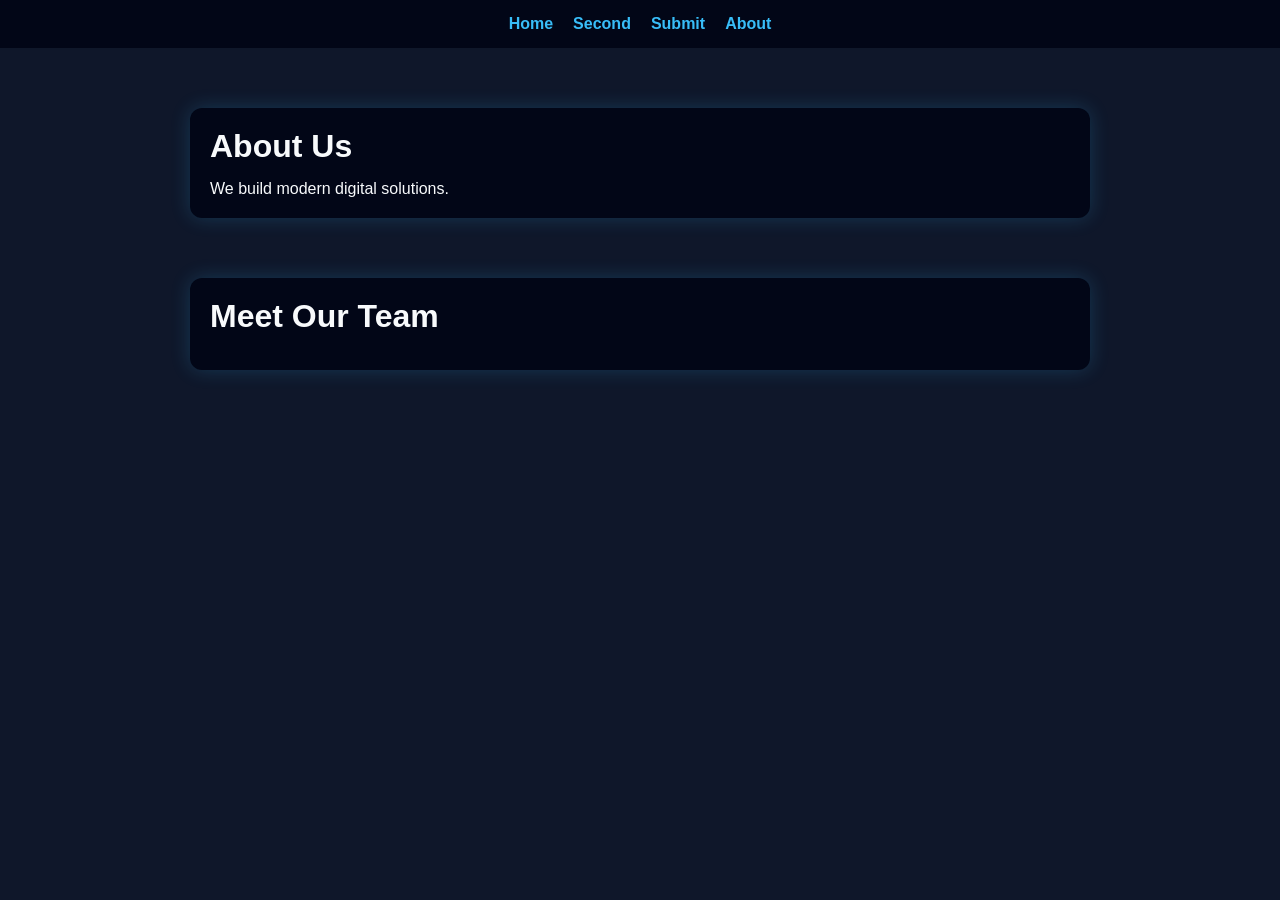
==== about.html @ a3c62e6c "First Iteration" ====
<nav>
  <a href="index.html">Home</a>
  <a href="second.html">Second</a>
  <a href="submit.html">Submit</a>
  <a href="about.html">About</a>
</nav>
<!DOCTYPE html>
<html>
<head>
  <title>About Us</title>
  <link rel="stylesheet" href="css/style.css">
</head>
<body>
<div class="container">
  <h1>About Us</h1>
  <p>We build modern digital solutions.</p>
</div>

<div class="container">
  <h1>Meet Our Team</h1>
  <p></p>
</div>



</body>
</html>
---- css/style.css ----
* {
  margin: 0;
  padding: 0;
  box-sizing: border-box;
  font-family: 'Segoe UI', sans-serif;
}

body {
  background: #0f172a;
  color: #f8fafc;
  min-height: 100vh;
}

nav {
  background: #020617;
  padding: 15px;
  display: flex;
  gap: 20px;
  justify-content: center;
}

nav a {
  color: #38bdf8;
  text-decoration: none;
  font-weight: 600;
}

nav a:hover {
  color: #7dd3fc;
}

.container {
  max-width: 900px;
  margin: 60px auto;
  padding: 20px;
  background: #020617;
  border-radius: 12px;
  box-shadow: 0 0 20px rgba(56,189,248,0.2);
}

h1 {
  margin-bottom: 15px;
}

button {
  background: #38bdf8;
  color: #020617;
  border: none;
  padding: 10px 18px;
  border-radius: 6px;
  cursor: pointer;
  font-weight: bold;
}

button:hover {
  background: #7dd3fc;
}
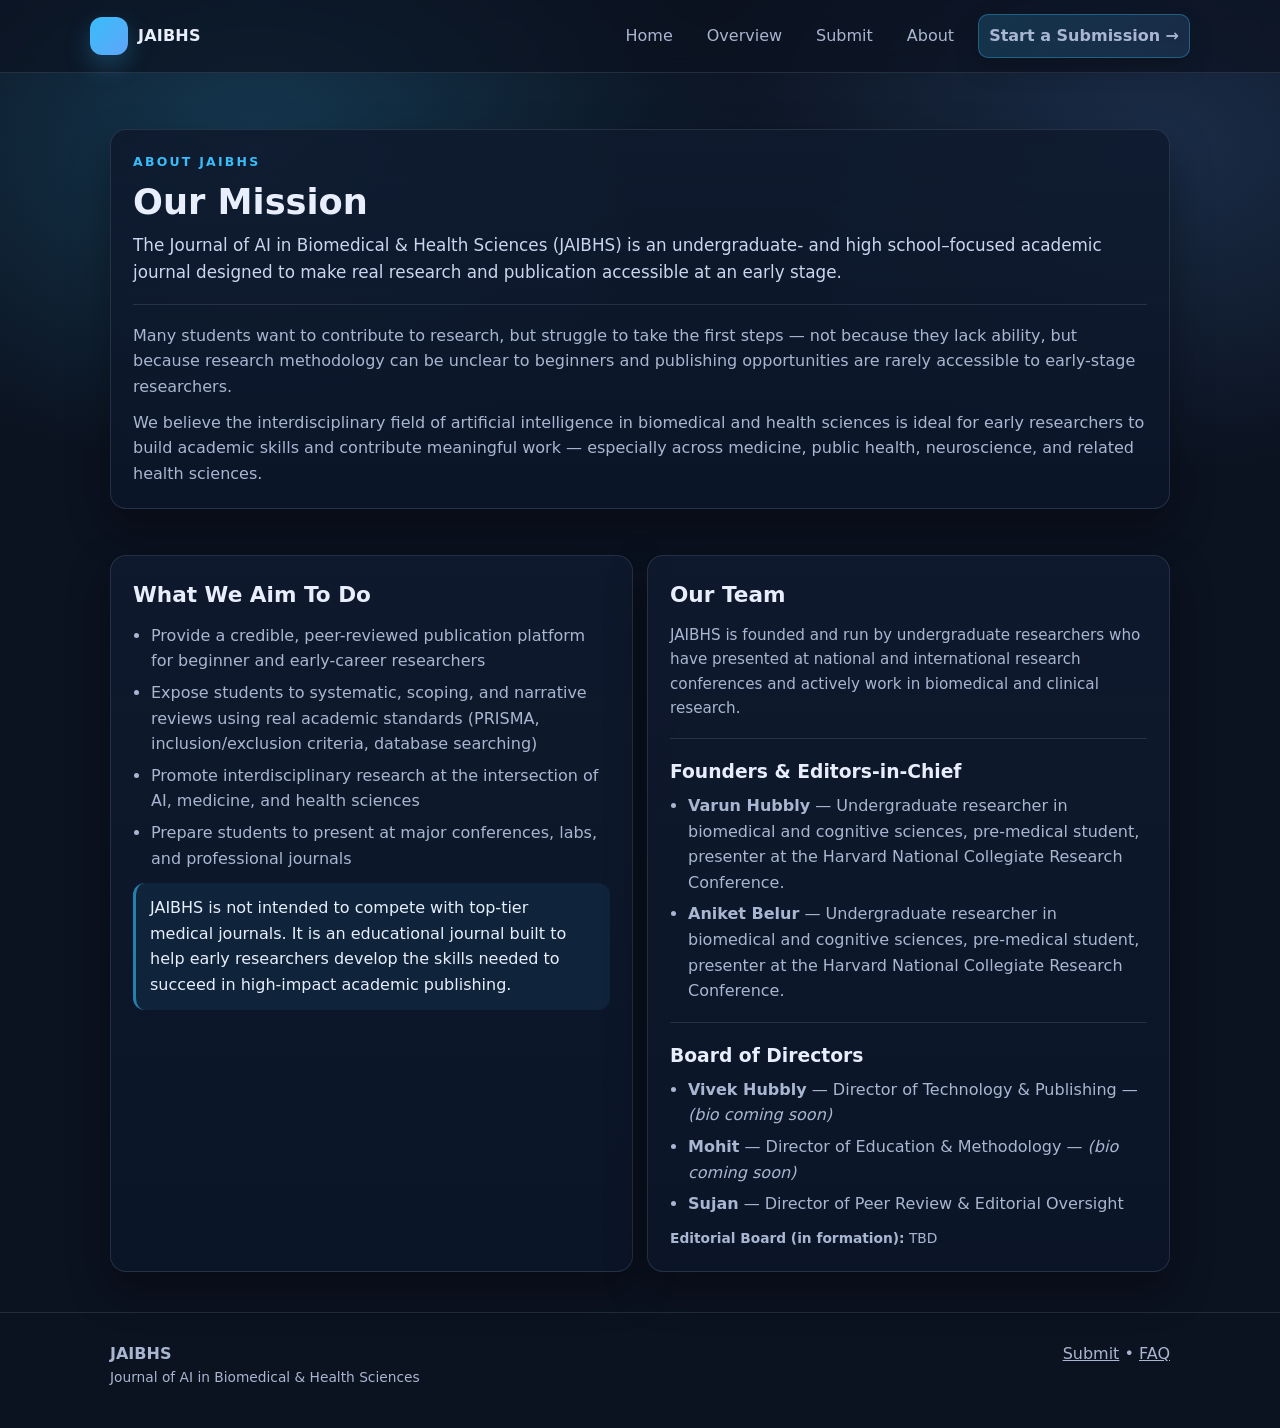
==== commit 49eea63b: "Second Iteration" ====
--- a/about.html
+++ b/about.html
@@ -1,27 +1,105 @@
-<nav>
-  <a href="index.html">Home</a>
-  <a href="second.html">Second</a>
-  <a href="submit.html">Submit</a>
-  <a href="about.html">About</a>
-</nav>
-<!DOCTYPE html>
-<html>
+<!doctype html>
+<html lang="en">
 <head>
-  <title>About Us</title>
-  <link rel="stylesheet" href="css/style.css">
+  <meta charset="utf-8" />
+  <meta name="viewport" content="width=device-width,initial-scale=1" />
+  <title>About — JAIBHS</title>
+  <meta name="description" content="About JAIBHS and our mission to make early research and publication accessible." />
+  <link rel="stylesheet" href="css/style.css" />
 </head>
 <body>
-<div class="container">
-  <h1>About Us</h1>
-  <p>We build modern digital solutions.</p>
-</div>
 
-<div class="container">
-  <h1>Meet Our Team</h1>
-  <p></p>
-</div>
+<header>
+  <div class="container nav">
+    <a class="brand" href="index.html"><div class="logo"></div><span>JAIBHS</span></a>
+    <nav class="navlinks">
+      <a href="index.html">Home</a>
+      <a href="second.html">Overview</a>
+      <a href="submit.html">Submit</a>
+      <a href="about.html">About</a>
+      <a class="btn" href="submit.html">Start a Submission →</a>
+    </nav>
+  </div>
+</header>
 
+<main class="container">
+  <section class="hero">
+    <div class="card">
+      <div class="kicker">ABOUT JAIBHS</div>
+      <h1>Our Mission</h1>
+      <p class="lead">
+        The Journal of AI in Biomedical & Health Sciences (JAIBHS) is an undergraduate- and high school–focused academic journal designed to make real research and publication accessible at an early stage.
+      </p>
 
+      <hr class="sep" />
+
+      <p>
+        Many students want to contribute to research, but struggle to take the first steps — not because they lack ability, but because research methodology can be unclear to beginners and publishing opportunities are rarely accessible to early-stage researchers.
+      </p>
+
+      <p style="margin-top:10px">
+        We believe the interdisciplinary field of artificial intelligence in biomedical and health sciences is ideal for early researchers to build academic skills and contribute meaningful work — especially across medicine, public health, neuroscience, and related health sciences.
+      </p>
+    </div>
+  </section>
+
+  <section class="section">
+    <div class="grid">
+      <div class="col-6 card">
+        <h2>What We Aim To Do</h2>
+        <ul>
+          <li>Provide a credible, peer-reviewed publication platform for beginner and early-career researchers</li>
+          <li>Expose students to systematic, scoping, and narrative reviews using real academic standards (PRISMA, inclusion/exclusion criteria, database searching)</li>
+          <li>Promote interdisciplinary research at the intersection of AI, medicine, and health sciences</li>
+          <li>Prepare students to present at major conferences, labs, and professional journals</li>
+        </ul>
+        <div class="note" style="margin-top:12px">
+          JAIBHS is not intended to compete with top-tier medical journals. It is an educational journal built to help early researchers develop the skills needed to succeed in high-impact academic publishing.
+        </div>
+      </div>
+
+      <div class="col-6 card">
+        <h2>Our Team</h2>
+        <p class="small">
+          JAIBHS is founded and run by undergraduate researchers who have presented at national and international research conferences and actively work in biomedical and clinical research.
+        </p>
+
+        <hr class="sep" />
+
+        <h3 style="margin-bottom:6px">Founders & Editors-in-Chief</h3>
+        <ul>
+          <li><strong>Varun Hubbly</strong> — Undergraduate researcher in biomedical and cognitive sciences, pre-medical student, presenter at the Harvard National Collegiate Research Conference.</li>
+          <li><strong>Aniket Belur</strong> — Undergraduate researcher in biomedical and cognitive sciences, pre-medical student, presenter at the Harvard National Collegiate Research Conference.</li>
+        </ul>
+
+        <hr class="sep" />
+
+        <h3 style="margin-bottom:6px">Board of Directors</h3>
+        <ul>
+          <li><strong>Vivek Hubbly</strong> — Director of Technology & Publishing — <em>(bio coming soon)</em></li>
+          <li><strong>Mohit</strong> — Director of Education & Methodology — <em>(bio coming soon)</em></li>
+          <li><strong>Sujan</strong> — Director of Peer Review & Editorial Oversight</li>
+        </ul>
+
+        <p class="mini" style="margin-top:10px"><strong>Editorial Board (in formation):</strong> TBD</p>
+      </div>
+    </div>
+  </section>
+</main>
+
+<footer class="footer">
+  <div class="container">
+    <div class="grid">
+      <div class="col-8">
+        <strong>JAIBHS</strong>
+        <div class="mini">Journal of AI in Biomedical & Health Sciences</div>
+      </div>
+      <div class="col-4" style="text-align:right">
+        <a href="submit.html">Submit</a> • <a href="second.html">FAQ</a>
+      </div>
+    </div>
+  </div>
+</footer>
 
 </body>
 </html>
--- a/css/style.css
+++ b/css/style.css
@@ -1,57 +1,205 @@
-* {
-  margin: 0;
-  padding: 0;
-  box-sizing: border-box;
-  font-family: 'Segoe UI', sans-serif;
-}
-
-body {
-  background: #0f172a;
-  color: #f8fafc;
-  min-height: 100vh;
-}
-
-nav {
-  background: #020617;
-  padding: 15px;
+:root{
+  --bg:#0b1220;
+  --panel:#0f1a2e;
+  --panel2:#0c162a;
+  --text:#e8eefc;
+  --muted:#a9b6d1;
+  --brand:#38bdf8;
+  --brand2:#60a5fa;
+  --border: rgba(148,163,184,.18);
+  --shadow: 0 18px 40px rgba(0,0,0,.35);
+  --radius: 16px;
+}
+
+*{box-sizing:border-box;margin:0;padding:0}
+body{
+  font-family: ui-sans-serif, system-ui, -apple-system, Segoe UI, Roboto, Arial;
+  background: radial-gradient(900px 600px at 20% 10%, rgba(56,189,248,.22), transparent 55%),
+              radial-gradient(900px 600px at 90% 10%, rgba(96,165,250,.18), transparent 55%),
+              var(--bg);
+  color:var(--text);
+  line-height:1.6;
+}
+
+a{color:inherit}
+.container{max-width:1100px;margin:0 auto;padding:0 20px}
+
+header{
+  position:sticky; top:0; z-index:50;
+  backdrop-filter: blur(10px);
+  background: rgba(11,18,32,.65);
+  border-bottom:1px solid var(--border);
+}
+.nav{
+  display:flex; align-items:center; justify-content:space-between;
+  padding:14px 0;
+}
+.brand{
+  display:flex; gap:10px; align-items:center; text-decoration:none;
+}
+.logo{
+  width:38px;height:38px;border-radius:12px;
+  background: linear-gradient(135deg, var(--brand), var(--brand2));
+  box-shadow: 0 10px 25px rgba(56,189,248,.25);
+}
+.brand span{font-weight:800; letter-spacing:.2px}
+.navlinks{display:flex; gap:14px; align-items:center; flex-wrap:wrap}
+.navlinks a{
+  text-decoration:none;
+  color:var(--muted);
+  padding:8px 10px;
+  border-radius:10px;
+}
+.navlinks a:hover{color:var(--text); background: rgba(148,163,184,.08)}
+.btn{
+  display:inline-flex; align-items:center; justify-content:center;
+  gap:10px;
+  padding:10px 14px;
+  border-radius:12px;
+  border:1px solid rgba(56,189,248,.35);
+  background: linear-gradient(135deg, rgba(56,189,248,.18), rgba(96,165,250,.14));
+  color:var(--text);
+  text-decoration:none;
+  font-weight:700;
+  box-shadow: 0 10px 24px rgba(0,0,0,.18);
+}
+.btn:hover{border-color: rgba(56,189,248,.55)}
+
+.hero{
+  padding:56px 0 28px;
+}
+.hero-grid{
+  display:grid; grid-template-columns: 1.25fr .75fr; gap:18px;
+}
+@media (max-width: 900px){ .hero-grid{grid-template-columns:1fr} }
+
+.card{
+  background: linear-gradient(180deg, rgba(15,26,46,.9), rgba(12,22,42,.85));
+  border:1px solid var(--border);
+  border-radius: var(--radius);
+  box-shadow: var(--shadow);
+  padding:22px;
+}
+.kicker{color:var(--brand); font-weight:800; letter-spacing:.18em; font-size:.78rem}
+h1{font-size:2.2rem; line-height:1.15; margin:10px 0 10px}
+p{color:var(--muted)}
+.lead{font-size:1.05rem; color:#cbd5f0}
+
+.grid{
+  display:grid; gap:14px;
+  grid-template-columns: repeat(12, 1fr);
+}
+.col-6{grid-column: span 6}
+.col-4{grid-column: span 4}
+.col-8{grid-column: span 8}
+.col-12{grid-column: span 12}
+@media(max-width: 900px){
+  .col-6,.col-4,.col-8{grid-column: span 12}
+}
+
+.section{padding:18px 0 40px}
+.section h2{font-size:1.35rem;margin-bottom:10px}
+hr.sep{border:none;border-top:1px solid var(--border); margin:18px 0}
+
+.badge{
+  display:inline-flex; align-items:center; gap:8px;
+  padding:8px 12px; border-radius:999px;
+  border:1px solid rgba(148,163,184,.22);
+  background: rgba(148,163,184,.08);
+  color: #dbe7ff;
+  font-weight:700; font-size:.92rem;
+}
+ul{margin-left:18px;color:var(--muted)}
+li{margin:6px 0}
+
+.small{font-size:.95rem}
+.mini{font-size:.86rem;color:var(--muted)}
+.note{
+  border-left:3px solid rgba(56,189,248,.6);
+  padding:12px 14px;
+  background: rgba(56,189,248,.08);
+  border-radius: 12px;
+}
+
+.footer{
+  padding:28px 0 40px;
+  border-top:1px solid var(--border);
+  color:var(--muted);
+}
+.footer a{color:var(--muted)}
+.footer a:hover{color:var(--text)}
+
+.field{
+  display:flex; flex-direction:column; gap:6px; margin-top:12px;
+}
+input, textarea, select{
+  border-radius: 12px;
+  border:1px solid rgba(148,163,184,.22);
+  background: rgba(2,6,23,.35);
+  padding:12px 12px;
+  color: var(--text);
+  outline:none;
+}
+textarea{min-height:120px; resize:vertical}
+input:focus, textarea:focus{
+  border-color: rgba(56,189,248,.6);
+  box-shadow: 0 0 0 4px rgba(56,189,248,.12);
+}
+
+/* FAQ Accordion */
+.faq {
+  display: grid;
+  gap: 10px;
+  margin-top: 14px;
+}
+
+.faq details {
+  border: 1px solid var(--border);
+  border-radius: 14px;
+  background: rgba(2,6,23,.28);
+  overflow: hidden;
+}
+
+.faq details[open] {
+  border-color: rgba(56,189,248,.35);
+  box-shadow: 0 14px 30px rgba(0,0,0,.25);
+}
+
+.faq summary {
+  list-style: none;
+  cursor: pointer;
+  padding: 14px 14px;
   display: flex;
-  gap: 20px;
-  justify-content: center;
-}
-
-nav a {
-  color: #38bdf8;
-  text-decoration: none;
-  font-weight: 600;
-}
-
-nav a:hover {
-  color: #7dd3fc;
-}
-
-.container {
-  max-width: 900px;
-  margin: 60px auto;
-  padding: 20px;
-  background: #020617;
+  align-items: center;
+  justify-content: space-between;
+  gap: 12px;
+  color: #dbe7ff;
+  font-weight: 750;
+}
+
+.faq summary::-webkit-details-marker { display: none; }
+
+.faq .chev {
+  width: 34px;
+  height: 34px;
   border-radius: 12px;
-  box-shadow: 0 0 20px rgba(56,189,248,0.2);
-}
-
-h1 {
-  margin-bottom: 15px;
-}
-
-button {
-  background: #38bdf8;
-  color: #020617;
-  border: none;
-  padding: 10px 18px;
-  border-radius: 6px;
-  cursor: pointer;
-  font-weight: bold;
-}
-
-button:hover {
-  background: #7dd3fc;
-}
+  border: 1px solid rgba(148,163,184,.22);
+  background: rgba(148,163,184,.08);
+  display: grid;
+  place-items: center;
+  flex: 0 0 auto;
+  transition: transform .18s ease;
+}
+
+.faq details[open] .chev {
+  transform: rotate(180deg);
+  border-color: rgba(56,189,248,.35);
+  background: rgba(56,189,248,.10);
+}
+
+.faq .ans {
+  padding: 0 14px 14px 14px;
+  color: var(--muted);
+}
+
+.faq .ans p { margin-top: 8px; }
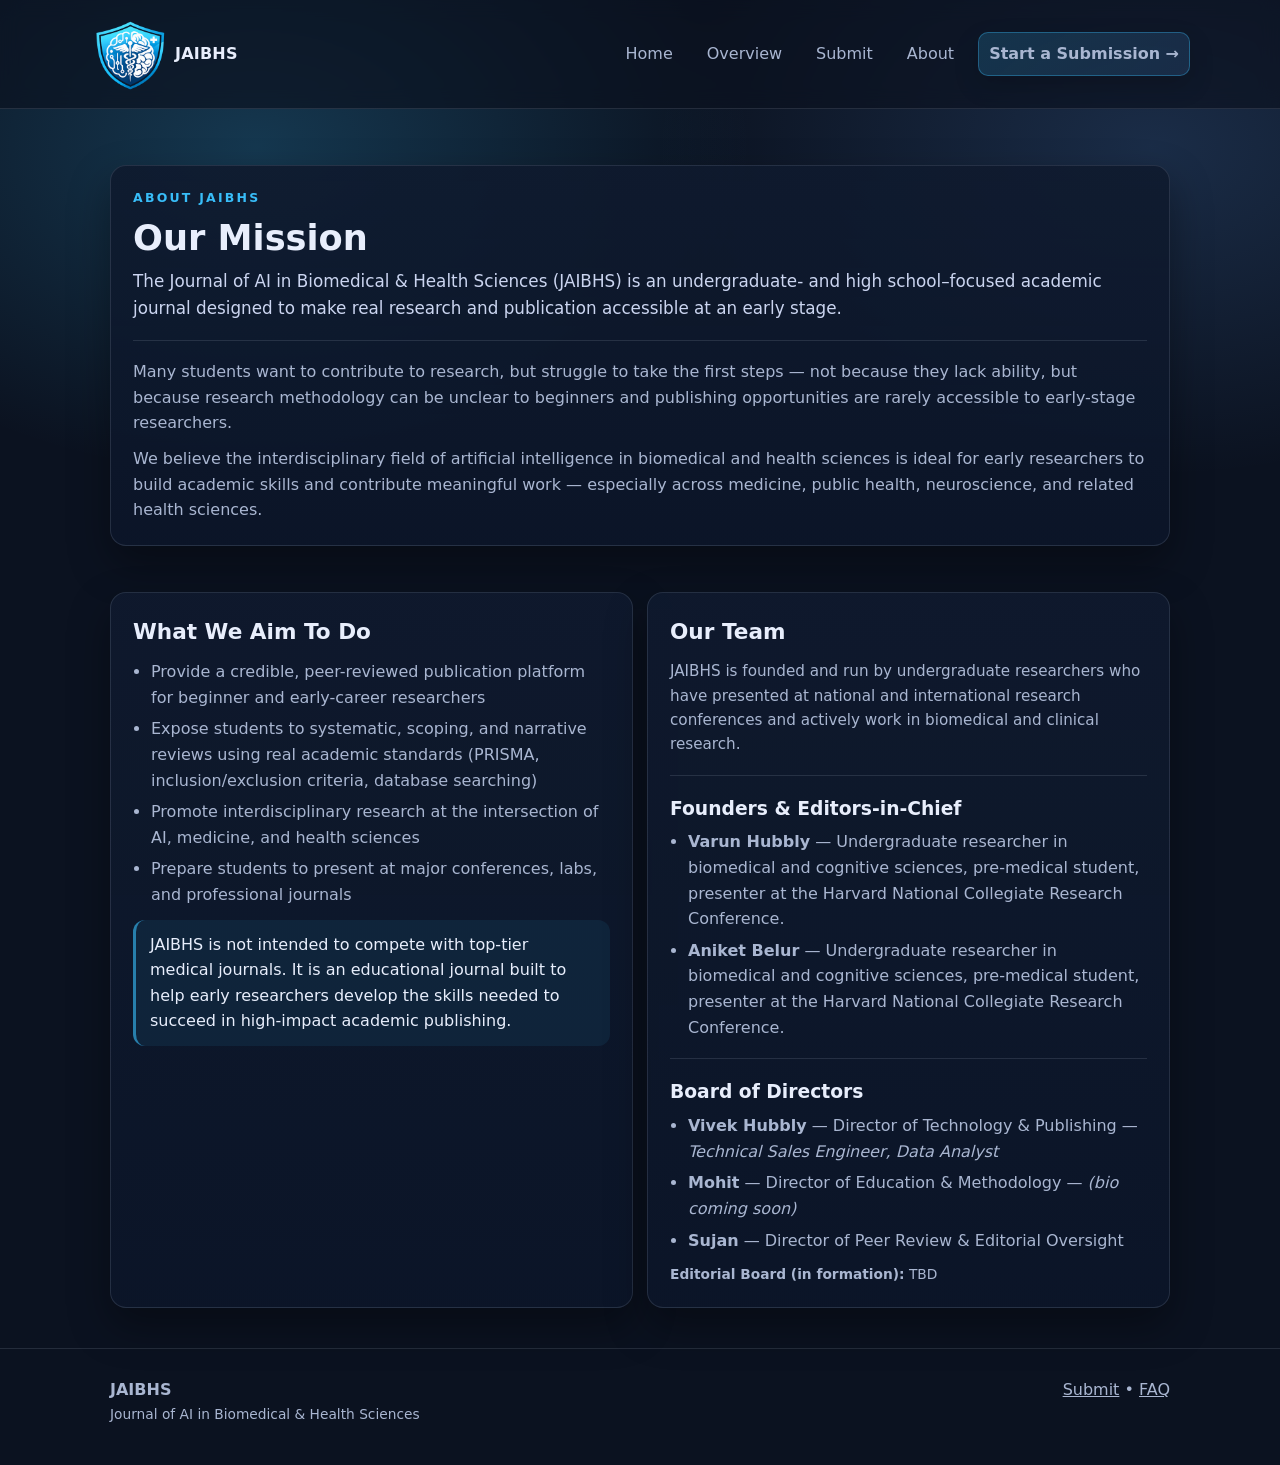
==== commit 640a3fc8: "Iteration 3" ====
--- a/about.html
+++ b/about.html
@@ -11,7 +11,10 @@
 
 <header>
   <div class="container nav">
-    <a class="brand" href="index.html"><div class="logo"></div><span>JAIBHS</span></a>
+    <a class="brand" href="index.html">
+      <img src="images/logo.png" alt="JAIBHS Logo" class="site-logo" />
+      <span>JAIBHS</span>
+    </a>
     <nav class="navlinks">
       <a href="index.html">Home</a>
       <a href="second.html">Overview</a>
@@ -76,7 +79,7 @@
 
         <h3 style="margin-bottom:6px">Board of Directors</h3>
         <ul>
-          <li><strong>Vivek Hubbly</strong> — Director of Technology & Publishing — <em>(bio coming soon)</em></li>
+          <li><strong>Vivek Hubbly</strong> — Director of Technology & Publishing — <em>Technical Sales Engineer, Data Analyst</em></li>
           <li><strong>Mohit</strong> — Director of Education & Methodology — <em>(bio coming soon)</em></li>
           <li><strong>Sujan</strong> — Director of Peer Review & Editorial Oversight</li>
         </ul>
--- a/css/style.css
+++ b/css/style.css
@@ -203,3 +203,67 @@
 }
 
 .faq .ans p { margin-top: 8px; }
+/* --- HERO STACKED BUTTONS (force styles to apply) --- */
+.stack-actions{
+  display:flex;
+  flex-direction:column;
+  gap:12px;
+  margin-top:14px;
+}
+
+.stack-actions a.action-btn{
+  text-decoration:none !important;
+}
+
+.stack-actions .action-btn{
+  display:flex;
+  align-items:center;
+  justify-content:space-between;
+  gap:12px;
+  width:100%;
+  padding:14px 14px;
+  border-radius:14px;
+  border:1px solid rgba(148,163,184,.22);
+  background: rgba(148,163,184,.08);
+  color: var(--text);
+  font-weight:750;
+  cursor:pointer;
+}
+
+.stack-actions .action-btn:hover{
+  border-color: rgba(56,189,248,.55);
+  background: rgba(56,189,248,.10);
+}
+
+.stack-actions .action-btn .sub{
+  margin-top:2px;
+  font-weight:650;
+  color: var(--muted);
+  font-size:.92rem;
+}
+
+.stack-actions .action-btn .arrow{
+  opacity:.9;
+  font-size:1.05rem;
+}
+
+.stack-actions .action-btn.primary{
+  border:1px solid rgba(56,189,248,.35);
+  background: linear-gradient(135deg, rgba(56,189,248,.18), rgba(96,165,250,.14));
+}
+
+.stack-actions .action-btn.primary:hover{
+  border-color: rgba(56,189,248,.70);
+}
+/* Header Logo */
+.site-logo{
+  height:80px;
+  width:auto;
+  display:block;
+}
+
+.brand{
+  display:flex;
+  align-items:center;
+  gap:5px;
+}
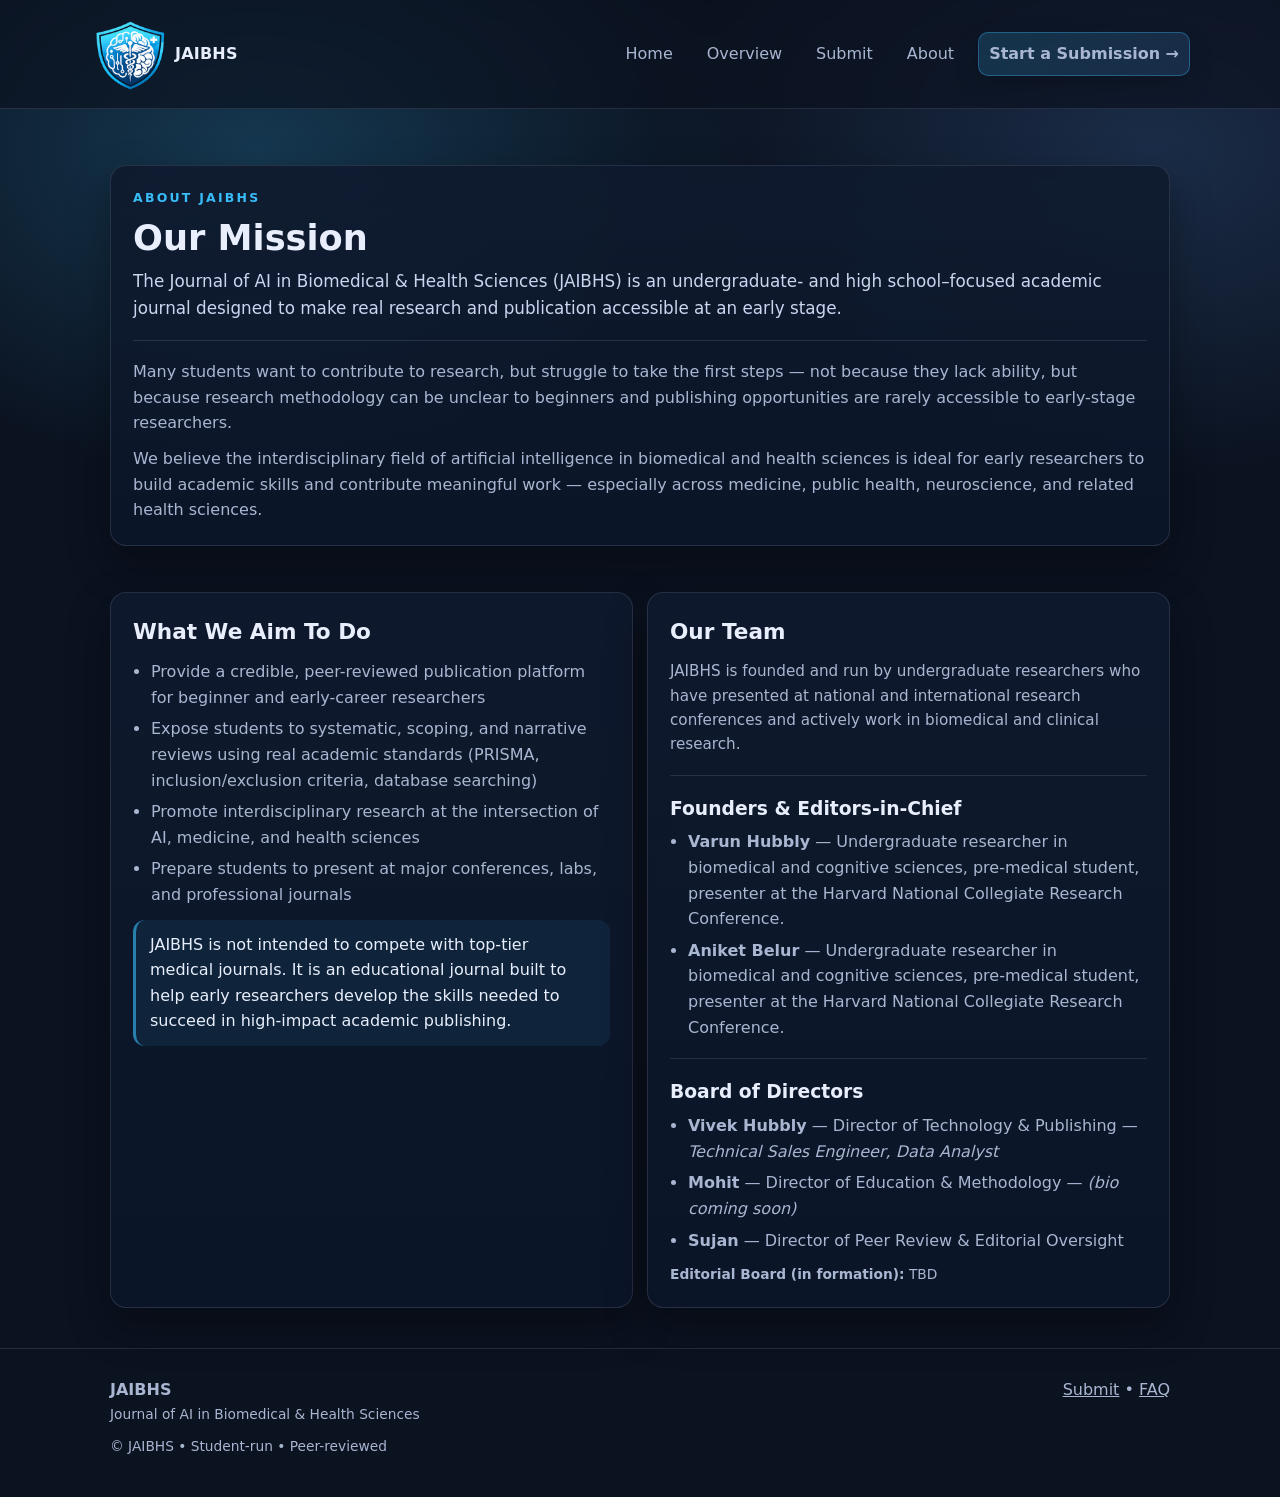
==== commit 53d25bd2: "0.0.4" ====
--- a/about.html
+++ b/about.html
@@ -95,7 +95,8 @@
     <div class="grid">
       <div class="col-8">
         <strong>JAIBHS</strong>
-        <div class="mini">Journal of AI in Biomedical & Health Sciences</div>
+        <div class="mini">Journal of AI in Biomedical &amp; Health Sciences</div>
+        <div class="mini" style="margin-top:10px">© JAIBHS • Student-run • Peer-reviewed</div>
       </div>
       <div class="col-4" style="text-align:right">
         <a href="submit.html">Submit</a> • <a href="second.html">FAQ</a>
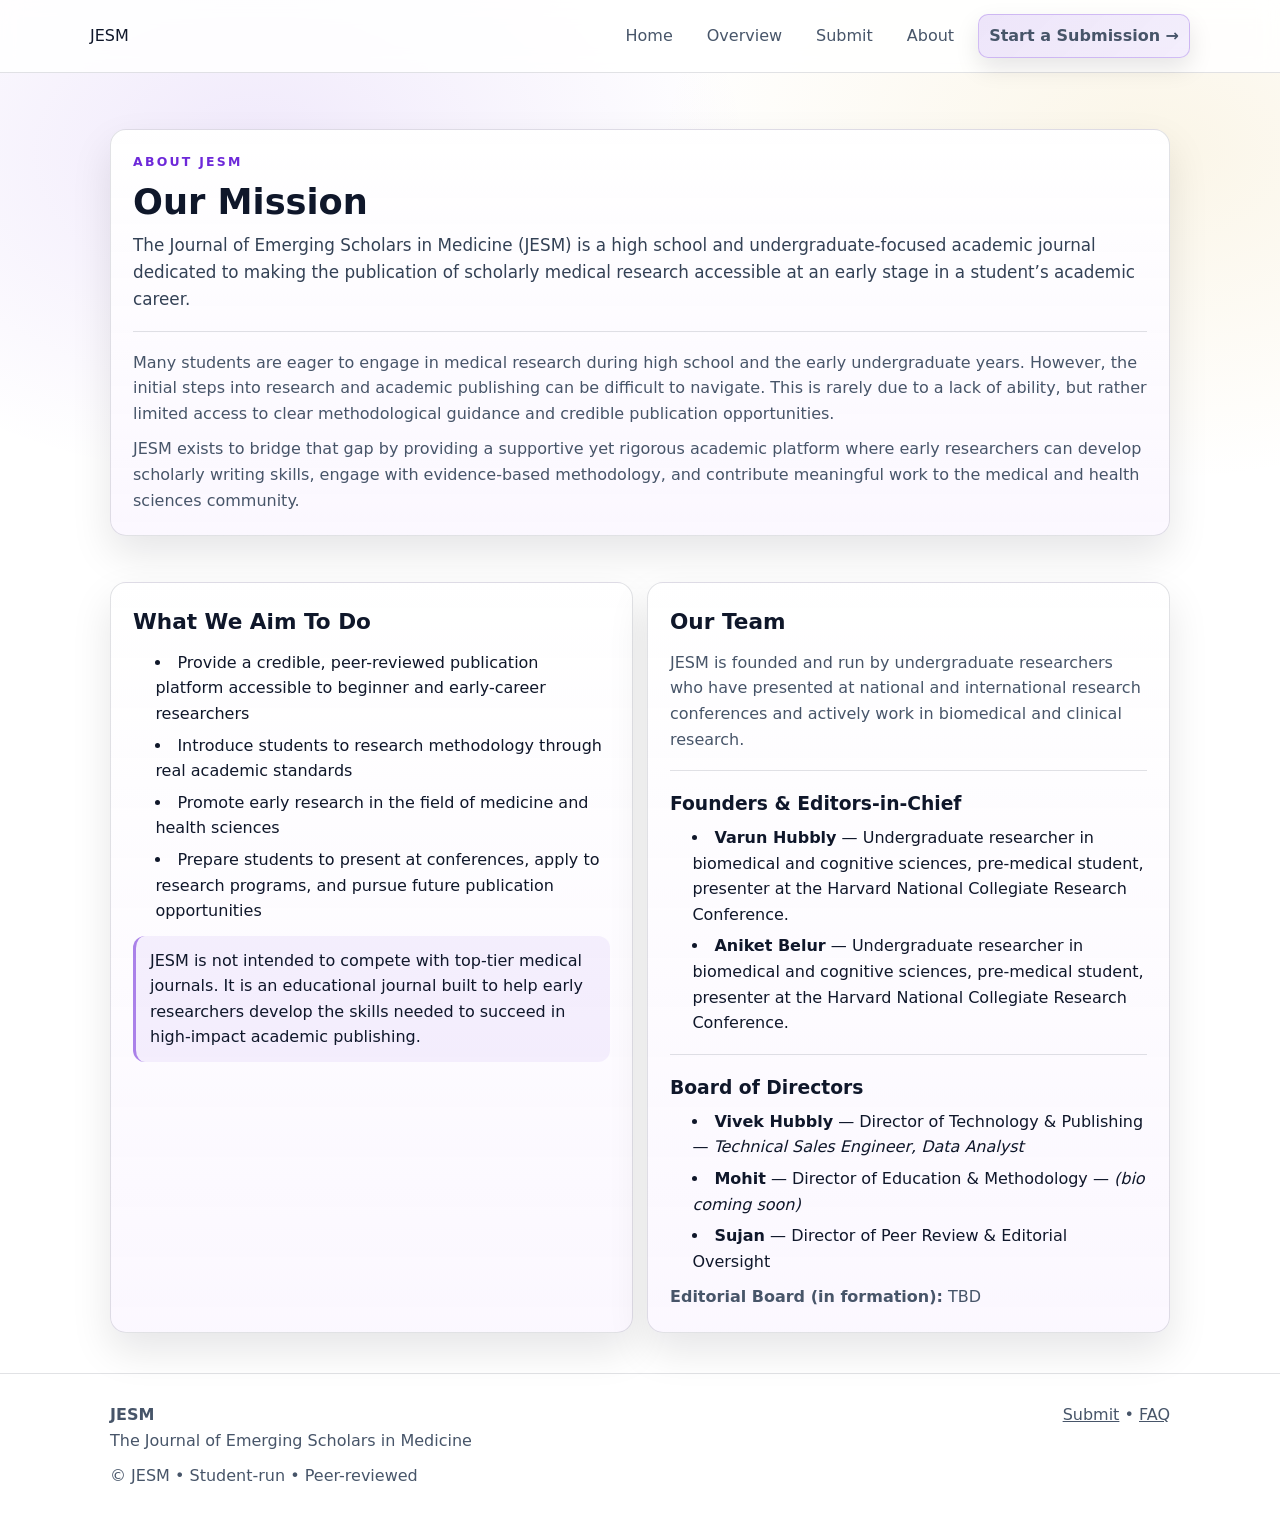
==== commit 6413b95d: "0.0.5" ====
--- a/about.html
+++ b/about.html
@@ -1,109 +1,80 @@
-<!doctype html>
+<!DOCTYPE html>
+
 <html lang="en">
 <head>
-  <meta charset="utf-8" />
-  <meta name="viewport" content="width=device-width,initial-scale=1" />
-  <title>About — JAIBHS</title>
-  <meta name="description" content="About JAIBHS and our mission to make early research and publication accessible." />
-  <link rel="stylesheet" href="css/style.css" />
+<meta charset="utf-8"/>
+<meta content="width=device-width,initial-scale=1" name="viewport"/>
+<title>About — JESM</title>
+<meta content="About JESM and our mission to make early research and publication accessible." name="description"/>
+<link href="css/style.css" rel="stylesheet"/>
 </head>
 <body>
+<header>
+<div class="container nav">
+<a class="brand" href="index.html">
+<span>JESM</span>
+</a>
+<nav class="navlinks">
+<a href="index.html">Home</a>
+<a href="second.html">Overview</a>
+<a href="submit.html">Submit</a>
+<a href="about.html">About</a>
+<a class="btn" href="submit.html">Start a Submission →</a>
+</nav>
+</div>
+</header>
+<main class="container">
+<section class="hero">
+<div class="card">
+<div class="kicker">ABOUT JESM</div>
+<h1>Our Mission</h1>
+<p class="lead">The Journal of Emerging Scholars in Medicine (JESM) is a high school and undergraduate-focused academic journal dedicated to making the publication of scholarly medical research accessible at an early stage in a student’s academic career.</p>
+<hr class="sep"/><p>Many students are eager to engage in medical research during high school and the early undergraduate years. However, the initial steps into research and academic publishing can be difficult to navigate. This is rarely due to a lack of ability, but rather limited access to clear methodological guidance and credible publication opportunities.</p><p style="margin-top:10px">JESM exists to bridge that gap by providing a supportive yet rigorous academic platform where early researchers can develop scholarly writing skills, engage with evidence-based methodology, and contribute meaningful work to the medical and health sciences community.</p>
 
-<header>
-  <div class="container nav">
-    <a class="brand" href="index.html">
-      <img src="images/logo.png" alt="JAIBHS Logo" class="site-logo" />
-      <span>JAIBHS</span>
-    </a>
-    <nav class="navlinks">
-      <a href="index.html">Home</a>
-      <a href="second.html">Overview</a>
-      <a href="submit.html">Submit</a>
-      <a href="about.html">About</a>
-      <a class="btn" href="submit.html">Start a Submission →</a>
-    </nav>
-  </div>
-</header>
 
-<main class="container">
-  <section class="hero">
-    <div class="card">
-      <div class="kicker">ABOUT JAIBHS</div>
-      <h1>Our Mission</h1>
-      <p class="lead">
-        The Journal of AI in Biomedical & Health Sciences (JAIBHS) is an undergraduate- and high school–focused academic journal designed to make real research and publication accessible at an early stage.
-      </p>
-
-      <hr class="sep" />
-
-      <p>
-        Many students want to contribute to research, but struggle to take the first steps — not because they lack ability, but because research methodology can be unclear to beginners and publishing opportunities are rarely accessible to early-stage researchers.
-      </p>
-
-      <p style="margin-top:10px">
-        We believe the interdisciplinary field of artificial intelligence in biomedical and health sciences is ideal for early researchers to build academic skills and contribute meaningful work — especially across medicine, public health, neuroscience, and related health sciences.
-      </p>
-    </div>
-  </section>
-
-  <section class="section">
-    <div class="grid">
-      <div class="col-6 card">
-        <h2>What We Aim To Do</h2>
-        <ul>
-          <li>Provide a credible, peer-reviewed publication platform for beginner and early-career researchers</li>
-          <li>Expose students to systematic, scoping, and narrative reviews using real academic standards (PRISMA, inclusion/exclusion criteria, database searching)</li>
-          <li>Promote interdisciplinary research at the intersection of AI, medicine, and health sciences</li>
-          <li>Prepare students to present at major conferences, labs, and professional journals</li>
-        </ul>
-        <div class="note" style="margin-top:12px">
-          JAIBHS is not intended to compete with top-tier medical journals. It is an educational journal built to help early researchers develop the skills needed to succeed in high-impact academic publishing.
-        </div>
-      </div>
-
-      <div class="col-6 card">
-        <h2>Our Team</h2>
-        <p class="small">
-          JAIBHS is founded and run by undergraduate researchers who have presented at national and international research conferences and actively work in biomedical and clinical research.
-        </p>
-
-        <hr class="sep" />
-
-        <h3 style="margin-bottom:6px">Founders & Editors-in-Chief</h3>
-        <ul>
-          <li><strong>Varun Hubbly</strong> — Undergraduate researcher in biomedical and cognitive sciences, pre-medical student, presenter at the Harvard National Collegiate Research Conference.</li>
-          <li><strong>Aniket Belur</strong> — Undergraduate researcher in biomedical and cognitive sciences, pre-medical student, presenter at the Harvard National Collegiate Research Conference.</li>
-        </ul>
-
-        <hr class="sep" />
-
-        <h3 style="margin-bottom:6px">Board of Directors</h3>
-        <ul>
-          <li><strong>Vivek Hubbly</strong> — Director of Technology & Publishing — <em>Technical Sales Engineer, Data Analyst</em></li>
-          <li><strong>Mohit</strong> — Director of Education & Methodology — <em>(bio coming soon)</em></li>
-          <li><strong>Sujan</strong> — Director of Peer Review & Editorial Oversight</li>
-        </ul>
-
-        <p class="mini" style="margin-top:10px"><strong>Editorial Board (in formation):</strong> TBD</p>
-      </div>
-    </div>
-  </section>
+</div>
+</section>
+<section class="section">
+<div class="grid">
+<div class="col-6 card">
+<h2>What We Aim To Do</h2>
+<ul><li>Provide a credible, peer-reviewed publication platform accessible to beginner and early-career researchers</li><li>Introduce students to research methodology through real academic standards</li><li>Promote early research in the field of medicine and health sciences</li><li>Prepare students to present at conferences, apply to research programs, and pursue future publication opportunities</li></ul>
+<div class="note" style="margin-top:12px">JESM is not intended to compete with top-tier medical journals. It is an educational journal built to help early researchers develop the skills needed to succeed in high-impact academic publishing.</div>
+</div>
+<div class="col-6 card">
+<h2>Our Team</h2>
+<p class="small">JESM is founded and run by undergraduate researchers who have presented at national and international research conferences and actively work in biomedical and clinical research.</p>
+<hr class="sep"/>
+<h3 style="margin-bottom:6px">Founders &amp; Editors-in-Chief</h3>
+<ul>
+<li><strong>Varun Hubbly</strong> — Undergraduate researcher in biomedical and cognitive sciences, pre-medical student, presenter at the Harvard National Collegiate Research Conference.</li>
+<li><strong>Aniket Belur</strong> — Undergraduate researcher in biomedical and cognitive sciences, pre-medical student, presenter at the Harvard National Collegiate Research Conference.</li>
+</ul>
+<hr class="sep"/>
+<h3 style="margin-bottom:6px">Board of Directors</h3>
+<ul>
+<li><strong>Vivek Hubbly</strong> — Director of Technology &amp; Publishing — <em>Technical Sales Engineer, Data Analyst</em></li>
+<li><strong>Mohit</strong> — Director of Education &amp; Methodology — <em>(bio coming soon)</em></li>
+<li><strong>Sujan</strong> — Director of Peer Review &amp; Editorial Oversight</li>
+</ul>
+<p class="mini" style="margin-top:10px"><strong>Editorial Board (in formation):</strong> TBD</p>
+</div>
+</div>
+</section>
 </main>
-
 <footer class="footer">
-  <div class="container">
-    <div class="grid">
-      <div class="col-8">
-        <strong>JAIBHS</strong>
-        <div class="mini">Journal of AI in Biomedical &amp; Health Sciences</div>
-        <div class="mini" style="margin-top:10px">© JAIBHS • Student-run • Peer-reviewed</div>
-      </div>
-      <div class="col-4" style="text-align:right">
-        <a href="submit.html">Submit</a> • <a href="second.html">FAQ</a>
-      </div>
-    </div>
-  </div>
+<div class="container">
+<div class="grid">
+<div class="col-8">
+<strong>JESM</strong>
+<div class="mini"> The Journal of Emerging Scholars in Medicine</div>
+<div class="mini" style="margin-top:10px">© JESM • Student-run • Peer-reviewed</div>
+</div>
+<div class="col-4" style="text-align:right">
+<a href="submit.html">Submit</a> • <a href="second.html">FAQ</a>
+</div>
+</div>
+</div>
 </footer>
-
 </body>
 </html>
--- a/css/style.css
+++ b/css/style.css
@@ -1,22 +1,35 @@
 :root{
-  --bg:#0b1220;
-  --panel:#0f1a2e;
-  --panel2:#0c162a;
-  --text:#e8eefc;
-  --muted:#a9b6d1;
-  --brand:#38bdf8;
-  --brand2:#60a5fa;
-  --border: rgba(148,163,184,.18);
-  --shadow: 0 18px 40px rgba(0,0,0,.35);
+  /* =========================
+     BRAND SYSTEM
+     ========================= */
+  --bg:#ffffff;
+  --panel:#ffffff;
+  --panel2:#fbf7ff;
+
+  --text:#0f172a;
+  --muted:#475569;
+
+  /* Purple Secondary */
+  --brand:#6d28d9;
+  --brand2:#8b5cf6;
+
+  /* Gold Tertiary */
+  --accent:#d4a017;
+  --accent2:#f2c94c;
+
+  --border: rgba(15,23,42,.12);
+  --shadow: 0 18px 40px rgba(2,6,23,.10);
   --radius: 16px;
 }
 
 *{box-sizing:border-box;margin:0;padding:0}
+
 body{
   font-family: ui-sans-serif, system-ui, -apple-system, Segoe UI, Roboto, Arial;
-  background: radial-gradient(900px 600px at 20% 10%, rgba(56,189,248,.22), transparent 55%),
-              radial-gradient(900px 600px at 90% 10%, rgba(96,165,250,.18), transparent 55%),
-              var(--bg);
+  background:
+    radial-gradient(900px 600px at 20% 10%, rgba(109,40,217,.10), transparent 55%),
+    radial-gradient(900px 600px at 90% 10%, rgba(212,160,23,.10), transparent 55%),
+    var(--bg);
   color:var(--text);
   line-height:1.6;
 }
@@ -24,246 +37,312 @@
 a{color:inherit}
 .container{max-width:1100px;margin:0 auto;padding:0 20px}
 
+/* =========================
+   HEADER / NAV
+   ========================= */
 header{
   position:sticky; top:0; z-index:50;
   backdrop-filter: blur(10px);
-  background: rgba(11,18,32,.65);
+  background: rgba(255,255,255,.85);
   border-bottom:1px solid var(--border);
 }
+
 .nav{
-  display:flex; align-items:center; justify-content:space-between;
+  display:flex;
+  align-items:center;
+  justify-content:space-between;
   padding:14px 0;
 }
+
 .brand{
-  display:flex; gap:10px; align-items:center; text-decoration:none;
-}
+  display:flex;
+  align-items:center;
+  gap:5px;
+  text-decoration:none;
+}
+
 .logo{
   width:38px;height:38px;border-radius:12px;
   background: linear-gradient(135deg, var(--brand), var(--brand2));
-  box-shadow: 0 10px 25px rgba(56,189,248,.25);
-}
-.brand span{font-weight:800; letter-spacing:.2px}
-.navlinks{display:flex; gap:14px; align-items:center; flex-wrap:wrap}
+  box-shadow: 0 10px 25px rgba(109,40,217,.18);
+}
+
+.navlinks{
+  display:flex;
+  gap:14px;
+  align-items:center;
+  flex-wrap:wrap;
+}
+
 .navlinks a{
   text-decoration:none;
   color:var(--muted);
   padding:8px 10px;
   border-radius:10px;
 }
-.navlinks a:hover{color:var(--text); background: rgba(148,163,184,.08)}
+
+.navlinks a:hover{
+  color:var(--text);
+  background: rgba(109,40,217,.08);
+}
+
+/* =========================
+   BUTTONS
+   ========================= */
 .btn{
-  display:inline-flex; align-items:center; justify-content:center;
+  display:inline-flex;
+  align-items:center;
+  justify-content:center;
   gap:10px;
   padding:10px 14px;
   border-radius:12px;
-  border:1px solid rgba(56,189,248,.35);
-  background: linear-gradient(135deg, rgba(56,189,248,.18), rgba(96,165,250,.14));
-  color:var(--text);
+  border:1px solid rgba(109,40,217,.25);
+  background: linear-gradient(135deg, rgba(109,40,217,.12), rgba(139,92,246,.10));
+  color: var(--text);
   text-decoration:none;
   font-weight:700;
-  box-shadow: 0 10px 24px rgba(0,0,0,.18);
-}
-.btn:hover{border-color: rgba(56,189,248,.55)}
-
-.hero{
-  padding:56px 0 28px;
-}
+  box-shadow: 0 10px 24px rgba(2,6,23,.10);
+}
+
+.btn:hover{border-color: rgba(109,40,217,.45)}
+
+/* GOLD BUTTON (for actionable minor items) */
+.btn.gold{
+  border:1px solid rgba(212,160,23,.35);
+  background: linear-gradient(135deg, rgba(242,201,76,.28), rgba(212,160,23,.18));
+}
+.btn.gold:hover{border-color: rgba(212,160,23,.55)}
+
+/* =========================
+   HERO
+   ========================= */
+.hero{padding:56px 0 28px}
+
 .hero-grid{
-  display:grid; grid-template-columns: 1.25fr .75fr; gap:18px;
-}
-@media (max-width: 900px){ .hero-grid{grid-template-columns:1fr} }
-
+  display:grid;
+  grid-template-columns: 1.25fr .75fr;
+  gap:18px;
+}
+@media (max-width: 900px){
+  .hero-grid{grid-template-columns:1fr}
+}
+
+/* =========================
+   CARDS
+   ========================= */
 .card{
-  background: linear-gradient(180deg, rgba(15,26,46,.9), rgba(12,22,42,.85));
+  background: linear-gradient(180deg, rgba(255,255,255,.98), rgba(251,247,255,.92));
   border:1px solid var(--border);
   border-radius: var(--radius);
   box-shadow: var(--shadow);
   padding:22px;
 }
-.kicker{color:var(--brand); font-weight:800; letter-spacing:.18em; font-size:.78rem}
+
+.kicker{
+  color:var(--brand);
+  font-weight:800;
+  letter-spacing:.18em;
+  font-size:.78rem;
+}
+
 h1{font-size:2.2rem; line-height:1.15; margin:10px 0 10px}
+
 p{color:var(--muted)}
-.lead{font-size:1.05rem; color:#cbd5f0}
-
+.lead{font-size:1.05rem; color:#334155}
+
+/* =========================
+   GRID
+   ========================= */
 .grid{
-  display:grid; gap:14px;
+  display:grid;
+  gap:14px;
   grid-template-columns: repeat(12, 1fr);
 }
 .col-6{grid-column: span 6}
 .col-4{grid-column: span 4}
 .col-8{grid-column: span 8}
 .col-12{grid-column: span 12}
+
 @media(max-width: 900px){
   .col-6,.col-4,.col-8{grid-column: span 12}
 }
 
 .section{padding:18px 0 40px}
 .section h2{font-size:1.35rem;margin-bottom:10px}
-hr.sep{border:none;border-top:1px solid var(--border); margin:18px 0}
-
+
+hr.sep{
+  border:none;
+  border-top:1px solid var(--border);
+  margin:18px 0
+}
+
+/* =========================
+   BADGE + NOTES
+   ========================= */
 .badge{
-  display:inline-flex; align-items:center; gap:8px;
-  padding:8px 12px; border-radius:999px;
-  border:1px solid rgba(148,163,184,.22);
-  background: rgba(148,163,184,.08);
-  color: #dbe7ff;
-  font-weight:700; font-size:.92rem;
-}
-ul{margin-left:18px;color:var(--muted)}
-li{margin:6px 0}
-
-.small{font-size:.95rem}
-.mini{font-size:.86rem;color:var(--muted)}
+  display:inline-flex;
+  align-items:center;
+  gap:8px;
+  padding:8px 12px;
+  border-radius:999px;
+  border:1px solid rgba(109,40,217,.18);
+  background: rgba(109,40,217,.06);
+  color: var(--text);
+  font-weight:700;
+  font-size:.92rem;
+}
+
 .note{
-  border-left:3px solid rgba(56,189,248,.6);
+  border-left:3px solid rgba(109,40,217,.55);
   padding:12px 14px;
-  background: rgba(56,189,248,.08);
+  background: rgba(109,40,217,.06);
   border-radius: 12px;
 }
 
+.note.gold{
+  border-left:3px solid rgba(212,160,23,.70);
+  background: rgba(242,201,76,.18);
+}
+
+/* =========================
+   FORMS
+   ========================= */
+.field{
+  display:flex;
+  flex-direction:column;
+  gap:6px;
+  margin-top:12px;
+}
+
+input, textarea, select{
+  border-radius: 12px;
+  border:1px solid rgba(15,23,42,.14);
+  background: rgba(255,255,255,.92);
+  padding:12px 12px;
+  color: var(--text);
+  outline:none;
+}
+
+textarea{min-height:120px; resize:vertical}
+
+input:focus, textarea:focus, select:focus{
+  border-color: rgba(109,40,217,.55);
+  box-shadow: 0 0 0 4px rgba(109,40,217,.12);
+}
+
+/* =========================
+   FAQ
+   ========================= */
+.faq{
+  display:grid;
+  gap:10px;
+  margin-top:14px;
+}
+
+.faq details{
+  border: 1px solid var(--border);
+  border-radius: 14px;
+  background: rgba(251,247,255,.75);
+  overflow: hidden;
+}
+
+.faq details[open]{
+  border-color: rgba(109,40,217,.25);
+  box-shadow: 0 14px 30px rgba(2,6,23,.10);
+}
+
+.faq summary{
+  list-style:none;
+  cursor:pointer;
+  padding:14px;
+  display:flex;
+  align-items:center;
+  justify-content:space-between;
+  gap:12px;
+  color: var(--text);
+  font-weight:750;
+}
+
+.faq .chev{
+  width:34px;height:34px;
+  border-radius:12px;
+  border:1px solid rgba(109,40,217,.18);
+  background: rgba(109,40,217,.06);
+  display:grid;
+  place-items:center;
+  flex:0 0 auto;
+  transition: transform .18s ease;
+}
+
+.faq details[open] .chev{
+  transform: rotate(180deg);
+}
+
+.faq .ans{
+  padding: 0 14px 14px 14px;
+  color: var(--muted);
+}
+
+/* =========================
+   STACKED ACTION BUTTONS
+   ========================= */
+.stack-actions{
+  display:flex;
+  flex-direction:column;
+  gap:12px;
+  margin-top:14px;
+}
+
+.stack-actions .action-btn{
+  display:flex;
+  align-items:center;
+  justify-content:space-between;
+  gap:12px;
+  width:100%;
+  padding:14px;
+  border-radius:14px;
+  border:1px solid rgba(15,23,42,.14);
+  background: rgba(251,247,255,.65);
+  color: var(--text);
+  font-weight:750;
+  cursor:pointer;
+}
+
+.stack-actions .action-btn:hover{
+  border-color: rgba(109,40,217,.35);
+  background: rgba(109,40,217,.06);
+}
+
+.stack-actions .action-btn.primary{
+  border:1px solid rgba(109,40,217,.25);
+  background: linear-gradient(135deg, rgba(109,40,217,.12), rgba(139,92,246,.10));
+}
+
+.stack-actions .action-btn.gold{
+  border:1px solid rgba(212,160,23,.35);
+  background: linear-gradient(135deg, rgba(242,201,76,.25), rgba(212,160,23,.14));
+}
+
+/* =========================
+   FOOTER
+   ========================= */
 .footer{
   padding:28px 0 40px;
   border-top:1px solid var(--border);
   color:var(--muted);
 }
+
 .footer a{color:var(--muted)}
 .footer a:hover{color:var(--text)}
 
-.field{
-  display:flex; flex-direction:column; gap:6px; margin-top:12px;
-}
-input, textarea, select{
-  border-radius: 12px;
-  border:1px solid rgba(148,163,184,.22);
-  background: rgba(2,6,23,.35);
-  padding:12px 12px;
-  color: var(--text);
-  outline:none;
-}
-textarea{min-height:120px; resize:vertical}
-input:focus, textarea:focus{
-  border-color: rgba(56,189,248,.6);
-  box-shadow: 0 0 0 4px rgba(56,189,248,.12);
-}
-
-/* FAQ Accordion */
-.faq {
-  display: grid;
-  gap: 10px;
-  margin-top: 14px;
-}
-
-.faq details {
-  border: 1px solid var(--border);
-  border-radius: 14px;
-  background: rgba(2,6,23,.28);
-  overflow: hidden;
-}
-
-.faq details[open] {
-  border-color: rgba(56,189,248,.35);
-  box-shadow: 0 14px 30px rgba(0,0,0,.25);
-}
-
-.faq summary {
-  list-style: none;
-  cursor: pointer;
-  padding: 14px 14px;
-  display: flex;
-  align-items: center;
-  justify-content: space-between;
-  gap: 12px;
-  color: #dbe7ff;
-  font-weight: 750;
-}
-
-.faq summary::-webkit-details-marker { display: none; }
-
-.faq .chev {
-  width: 34px;
-  height: 34px;
-  border-radius: 12px;
-  border: 1px solid rgba(148,163,184,.22);
-  background: rgba(148,163,184,.08);
-  display: grid;
-  place-items: center;
-  flex: 0 0 auto;
-  transition: transform .18s ease;
-}
-
-.faq details[open] .chev {
-  transform: rotate(180deg);
-  border-color: rgba(56,189,248,.35);
-  background: rgba(56,189,248,.10);
-}
-
-.faq .ans {
-  padding: 0 14px 14px 14px;
-  color: var(--muted);
-}
-
-.faq .ans p { margin-top: 8px; }
-/* --- HERO STACKED BUTTONS (force styles to apply) --- */
-.stack-actions{
-  display:flex;
-  flex-direction:column;
-  gap:12px;
-  margin-top:14px;
-}
-
-.stack-actions a.action-btn{
-  text-decoration:none !important;
-}
-
-.stack-actions .action-btn{
-  display:flex;
-  align-items:center;
-  justify-content:space-between;
-  gap:12px;
-  width:100%;
-  padding:14px 14px;
-  border-radius:14px;
-  border:1px solid rgba(148,163,184,.22);
-  background: rgba(148,163,184,.08);
-  color: var(--text);
-  font-weight:750;
-  cursor:pointer;
-}
-
-.stack-actions .action-btn:hover{
-  border-color: rgba(56,189,248,.55);
-  background: rgba(56,189,248,.10);
-}
-
-.stack-actions .action-btn .sub{
-  margin-top:2px;
-  font-weight:650;
-  color: var(--muted);
-  font-size:.92rem;
-}
-
-.stack-actions .action-btn .arrow{
-  opacity:.9;
-  font-size:1.05rem;
-}
-
-.stack-actions .action-btn.primary{
-  border:1px solid rgba(56,189,248,.35);
-  background: linear-gradient(135deg, rgba(56,189,248,.18), rgba(96,165,250,.14));
-}
-
-.stack-actions .action-btn.primary:hover{
-  border-color: rgba(56,189,248,.70);
-}
-/* Header Logo */
-.site-logo{
-  height:80px;
-  width:auto;
-  display:block;
-}
-
-.brand{
-  display:flex;
-  align-items:center;
-  gap:5px;
-}
+/* FIX BULLET ALIGNMENT */
+.card ul{
+  padding-left: 1.2em;
+  margin-left: 0;
+  list-style-position: inside;
+}
+
+.card li{
+  margin:6px 0;
+  padding-left: .2em;
+}
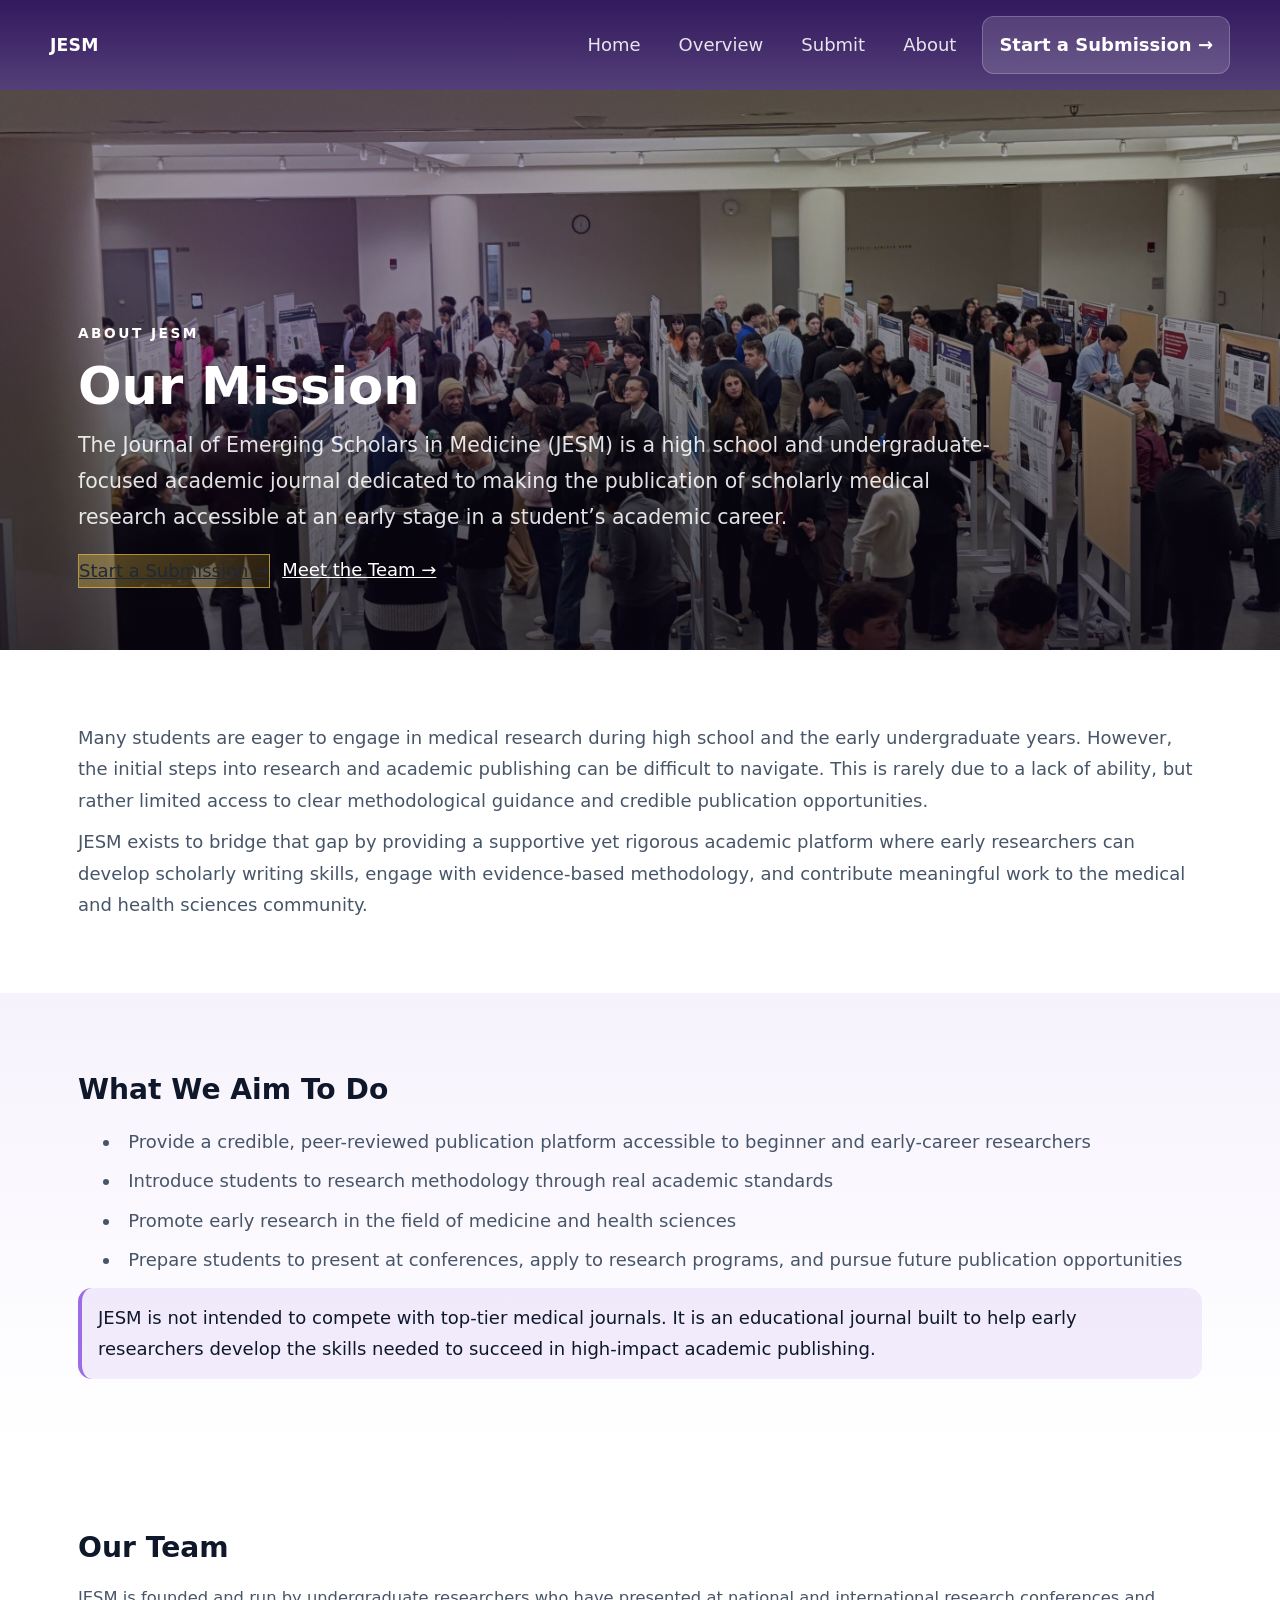
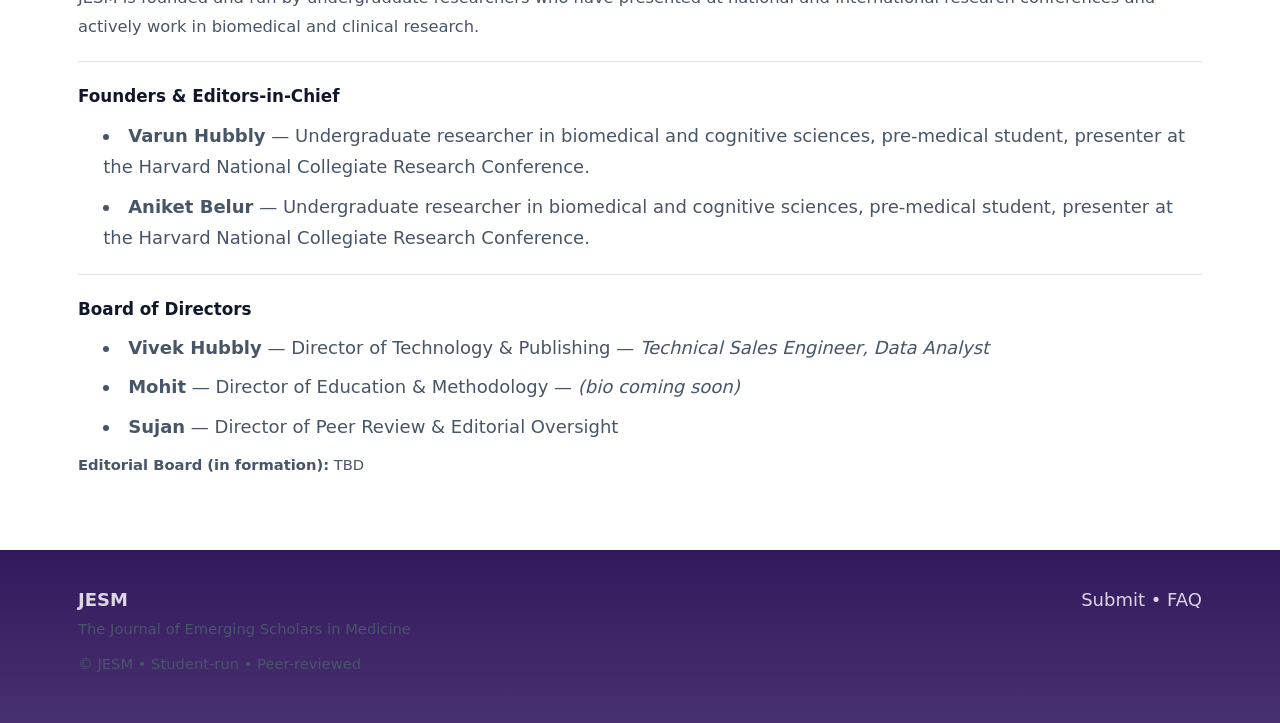
==== commit 2c6cc5dd: "1.0.0 Major Update" ====
--- a/about.html
+++ b/about.html
@@ -1,80 +1,117 @@
 <!DOCTYPE html>
-
 <html lang="en">
 <head>
-<meta charset="utf-8"/>
-<meta content="width=device-width,initial-scale=1" name="viewport"/>
-<title>About — JESM</title>
-<meta content="About JESM and our mission to make early research and publication accessible." name="description"/>
-<link href="css/style.css" rel="stylesheet"/>
+  <meta charset="utf-8"/>
+  <meta content="width=device-width,initial-scale=1" name="viewport"/>
+  <title>About — JESM</title>
+  <meta content="About JESM and our mission to make early research and publication accessible." name="description"/>
+  <link href="css/style.css" rel="stylesheet"/>
 </head>
+
 <body>
-<header>
-<div class="container nav">
-<a class="brand" href="index.html">
-<span>JESM</span>
-</a>
-<nav class="navlinks">
-<a href="index.html">Home</a>
-<a href="second.html">Overview</a>
-<a href="submit.html">Submit</a>
-<a href="about.html">About</a>
-<a class="btn" href="submit.html">Start a Submission →</a>
-</nav>
-</div>
-</header>
-<main class="container">
-<section class="hero">
-<div class="card">
-<div class="kicker">ABOUT JESM</div>
-<h1>Our Mission</h1>
-<p class="lead">The Journal of Emerging Scholars in Medicine (JESM) is a high school and undergraduate-focused academic journal dedicated to making the publication of scholarly medical research accessible at an early stage in a student’s academic career.</p>
-<hr class="sep"/><p>Many students are eager to engage in medical research during high school and the early undergraduate years. However, the initial steps into research and academic publishing can be difficult to navigate. This is rarely due to a lack of ability, but rather limited access to clear methodological guidance and credible publication opportunities.</p><p style="margin-top:10px">JESM exists to bridge that gap by providing a supportive yet rigorous academic platform where early researchers can develop scholarly writing skills, engage with evidence-based methodology, and contribute meaningful work to the medical and health sciences community.</p>
+  <header>
+    <div class="container nav">
+      <a class="brand" href="index.html"><span>JESM</span></a>
+      <nav class="navlinks">
+        <a href="index.html">Home</a>
+        <a href="second.html">Overview</a>
+        <a href="submit.html">Submit</a>
+        <a href="about.html">About</a>
+        <a class="btn" href="submit.html">Start a Submission →</a>
+      </nav>
+    </div>
+  </header>
 
+  <!-- HERO (TEXT ON IMAGE) -->
+  <section class="hero-banner full-bleed" style="background-image:url('images/hero.jpg');">
+    <div class="container">
+      <div class="hero-inner">
+        <div class="kicker">ABOUT JESM</div>
+        <h1>Our Mission</h1>
+        <p class="lead">
+          The Journal of Emerging Scholars in Medicine (JESM) is a high school and undergraduate-focused academic journal dedicated to making the publication of scholarly medical research accessible at an early stage in a student’s academic career.
+        </p>
 
-</div>
-</section>
-<section class="section">
-<div class="grid">
-<div class="col-6 card">
-<h2>What We Aim To Do</h2>
-<ul><li>Provide a credible, peer-reviewed publication platform accessible to beginner and early-career researchers</li><li>Introduce students to research methodology through real academic standards</li><li>Promote early research in the field of medicine and health sciences</li><li>Prepare students to present at conferences, apply to research programs, and pursue future publication opportunities</li></ul>
-<div class="note" style="margin-top:12px">JESM is not intended to compete with top-tier medical journals. It is an educational journal built to help early researchers develop the skills needed to succeed in high-impact academic publishing.</div>
-</div>
-<div class="col-6 card">
-<h2>Our Team</h2>
-<p class="small">JESM is founded and run by undergraduate researchers who have presented at national and international research conferences and actively work in biomedical and clinical research.</p>
-<hr class="sep"/>
-<h3 style="margin-bottom:6px">Founders &amp; Editors-in-Chief</h3>
-<ul>
-<li><strong>Varun Hubbly</strong> — Undergraduate researcher in biomedical and cognitive sciences, pre-medical student, presenter at the Harvard National Collegiate Research Conference.</li>
-<li><strong>Aniket Belur</strong> — Undergraduate researcher in biomedical and cognitive sciences, pre-medical student, presenter at the Harvard National Collegiate Research Conference.</li>
-</ul>
-<hr class="sep"/>
-<h3 style="margin-bottom:6px">Board of Directors</h3>
-<ul>
-<li><strong>Vivek Hubbly</strong> — Director of Technology &amp; Publishing — <em>Technical Sales Engineer, Data Analyst</em></li>
-<li><strong>Mohit</strong> — Director of Education &amp; Methodology — <em>(bio coming soon)</em></li>
-<li><strong>Sujan</strong> — Director of Peer Review &amp; Editorial Oversight</li>
-</ul>
-<p class="mini" style="margin-top:10px"><strong>Editorial Board (in formation):</strong> TBD</p>
-</div>
-</div>
-</section>
-</main>
-<footer class="footer">
-<div class="container">
-<div class="grid">
-<div class="col-8">
-<strong>JESM</strong>
-<div class="mini"> The Journal of Emerging Scholars in Medicine</div>
-<div class="mini" style="margin-top:10px">© JESM • Student-run • Peer-reviewed</div>
-</div>
-<div class="col-4" style="text-align:right">
-<a href="submit.html">Submit</a> • <a href="second.html">FAQ</a>
-</div>
-</div>
-</div>
-</footer>
+        <div class="hero-actions">
+          <a class="btn gold" href="submit.html">Start a Submission →</a>
+          <a class="btn" href="#team">Meet the Team →</a>
+        </div>
+      </div>
+    </div>
+  </section>
+
+  <main>
+
+    <section class="section section-white full-bleed">
+      <div class="container">
+        <p>
+          Many students are eager to engage in medical research during high school and the early undergraduate years. However, the initial steps into research and academic publishing can be difficult to navigate. This is rarely due to a lack of ability, but rather limited access to clear methodological guidance and credible publication opportunities.
+        </p>
+        <p style="margin-top:10px">
+          JESM exists to bridge that gap by providing a supportive yet rigorous academic platform where early researchers can develop scholarly writing skills, engage with evidence-based methodology, and contribute meaningful work to the medical and health sciences community.
+        </p>
+      </div>
+    </section>
+
+    <section class="section section-soft full-bleed">
+      <div class="container">
+        <h2>What We Aim To Do</h2>
+        <ul>
+          <li>Provide a credible, peer-reviewed publication platform accessible to beginner and early-career researchers</li>
+          <li>Introduce students to research methodology through real academic standards</li>
+          <li>Promote early research in the field of medicine and health sciences</li>
+          <li>Prepare students to present at conferences, apply to research programs, and pursue future publication opportunities</li>
+        </ul>
+
+        <div class="note" style="margin-top:12px">
+          JESM is not intended to compete with top-tier medical journals. It is an educational journal built to help early researchers develop the skills needed to succeed in high-impact academic publishing.
+        </div>
+      </div>
+    </section>
+
+    <section class="section section-white full-bleed" id="team">
+      <div class="container">
+        <h2>Our Team</h2>
+        <p class="small">
+          JESM is founded and run by undergraduate researchers who have presented at national and international research conferences and actively work in biomedical and clinical research.
+        </p>
+
+        <hr class="sep"/>
+
+        <h3 style="margin-bottom:6px">Founders &amp; Editors-in-Chief</h3>
+        <ul>
+          <li><strong>Varun Hubbly</strong> — Undergraduate researcher in biomedical and cognitive sciences, pre-medical student, presenter at the Harvard National Collegiate Research Conference.</li>
+          <li><strong>Aniket Belur</strong> — Undergraduate researcher in biomedical and cognitive sciences, pre-medical student, presenter at the Harvard National Collegiate Research Conference.</li>
+        </ul>
+
+        <hr class="sep"/>
+
+        <h3 style="margin-bottom:6px">Board of Directors</h3>
+        <ul>
+          <li><strong>Vivek Hubbly</strong> — Director of Technology &amp; Publishing — <em>Technical Sales Engineer, Data Analyst</em></li>
+          <li><strong>Mohit</strong> — Director of Education &amp; Methodology — <em>(bio coming soon)</em></li>
+          <li><strong>Sujan</strong> — Director of Peer Review &amp; Editorial Oversight</li>
+        </ul>
+
+        <p class="mini" style="margin-top:10px"><strong>Editorial Board (in formation):</strong> TBD</p>
+      </div>
+    </section>
+
+  </main>
+
+  <footer class="footer">
+    <div class="container">
+      <div class="grid">
+        <div class="col-8">
+          <strong>JESM</strong>
+          <div class="mini">The Journal of Emerging Scholars in Medicine</div>
+          <div class="mini" style="margin-top:10px">© JESM • Student-run • Peer-reviewed</div>
+        </div>
+        <div class="col-4" style="text-align:right">
+          <a href="submit.html">Submit</a> • <a href="second.html">FAQ</a>
+        </div>
+      </div>
+    </div>
+  </footer>
 </body>
-</html>
+</html>
--- a/css/style.css
+++ b/css/style.css
@@ -1,70 +1,90 @@
 :root{
-  /* =========================
-     BRAND SYSTEM
-     ========================= */
+  /* Core palette */
   --bg:#ffffff;
-  --panel:#ffffff;
-  --panel2:#fbf7ff;
-
   --text:#0f172a;
   --muted:#475569;
 
-  /* Purple Secondary */
+  /* Purple (secondary) */
   --brand:#6d28d9;
   --brand2:#8b5cf6;
-
-  /* Gold Tertiary */
+  --deep:#2a0f57;
+
+  /* Gold (tertiary) */
   --accent:#d4a017;
   --accent2:#f2c94c;
 
-  --border: rgba(15,23,42,.12);
-  --shadow: 0 18px 40px rgba(2,6,23,.10);
-  --radius: 16px;
+  --radius: 18px;
 }
 
 *{box-sizing:border-box;margin:0;padding:0}
 
 body{
   font-family: ui-sans-serif, system-ui, -apple-system, Segoe UI, Roboto, Arial;
-  background:
-    radial-gradient(900px 600px at 20% 10%, rgba(109,40,217,.10), transparent 55%),
-    radial-gradient(900px 600px at 90% 10%, rgba(212,160,23,.10), transparent 55%),
-    var(--bg);
-  color:var(--text);
-  line-height:1.6;
+  font-size: 18px;
+  background: var(--bg);
+  color: var(--text);
+  line-height: 1.75;
 }
 
 a{color:inherit}
-.container{max-width:1100px;margin:0 auto;padding:0 20px}
-
-/* =========================
-   HEADER / NAV
-   ========================= */
+
+/* ===== Layout ===== */
+.full-bleed{ width:100%; margin:0; padding:0; }
+
+.container{
+  width:100%;
+  max-width: 1180px;
+  margin: 0 auto;
+  padding: 0 28px;
+}
+
+.section{ padding: 72px 0; }
+@media (max-width: 700px){
+  .section{ padding: 54px 0; }
+  .container{ padding: 0 18px; }
+}
+
+/* Background bands */
+.section-white{ background:#fff; }
+.section-soft{
+  background: linear-gradient(180deg, rgba(109,40,217,.06), rgba(255,255,255,0));
+}
+.section-deep{
+  background: linear-gradient(180deg, rgba(42,15,87,.96), rgba(42,15,87,.86));
+  color:#fff;
+}
+.section-deep p,
+.section-deep .small,
+.section-deep .mini{ color: rgba(255,255,255,.82); }
+
+/* ===== Header / Nav (dark purple) ===== */
 header{
-  position:sticky; top:0; z-index:50;
+  position:sticky;
+  top:0;
+  z-index:50;
   backdrop-filter: blur(10px);
-  background: rgba(255,255,255,.85);
-  border-bottom:1px solid var(--border);
+  background: linear-gradient(180deg, rgba(42,15,87,.96), rgba(42,15,87,.80));
 }
 
 .nav{
   display:flex;
   align-items:center;
   justify-content:space-between;
-  padding:14px 0;
+  padding:16px 0;
 }
 
 .brand{
   display:flex;
-  align-items:center;
-  gap:5px;
+  gap:10px;
+  align-items:center;
   text-decoration:none;
 }
 
-.logo{
-  width:38px;height:38px;border-radius:12px;
-  background: linear-gradient(135deg, var(--brand), var(--brand2));
-  box-shadow: 0 10px 25px rgba(109,40,217,.18);
+.brand span{
+  font-weight:900;
+  letter-spacing:.2px;
+  color:#fff;
+  font-size: 1.08rem;
 }
 
 .navlinks{
@@ -76,198 +96,466 @@
 
 .navlinks a{
   text-decoration:none;
-  color:var(--muted);
-  padding:8px 10px;
-  border-radius:10px;
+  color: rgba(255,255,255,.88);
+  padding:10px 12px;
+  border-radius: 12px;
 }
 
 .navlinks a:hover{
-  color:var(--text);
-  background: rgba(109,40,217,.08);
-}
-
-/* =========================
-   BUTTONS
-   ========================= */
-.btn{
+  color:#fff;
+  background: rgba(255,255,255,.12);
+}
+
+/* ===== Buttons ===== */
+/* Header CTA (white-ish) */
+header .btn{
   display:inline-flex;
   align-items:center;
   justify-content:center;
   gap:10px;
-  padding:10px 14px;
-  border-radius:12px;
-  border:1px solid rgba(109,40,217,.25);
-  background: linear-gradient(135deg, rgba(109,40,217,.12), rgba(139,92,246,.10));
+  padding:12px 16px;
+  border-radius: 12px;
+  border:1px solid rgba(255,255,255,.22);
+  background: rgba(255,255,255,.14);
+  color:#fff;
+  text-decoration:none;
+  font-weight:800;
+}
+header .btn:hover{
+  border-color: rgba(255,255,255,.34);
+  background: rgba(255,255,255,.20);
+}
+
+/* Content buttons (purple) */
+main .btn,
+.section .btn,
+form .btn,
+button.btn{
+  display:inline-flex;
+  align-items:center;
+  justify-content:center;
+  gap:10px;
+  padding:12px 16px;
+  border-radius: 12px;
+  border: 1px solid rgba(109,40,217,.30);
+  background: linear-gradient(135deg, rgba(109,40,217,.14), rgba(139,92,246,.10));
   color: var(--text);
   text-decoration:none;
-  font-weight:700;
-  box-shadow: 0 10px 24px rgba(2,6,23,.10);
-}
-
-.btn:hover{border-color: rgba(109,40,217,.45)}
-
-/* GOLD BUTTON (for actionable minor items) */
+  font-weight:900;
+  cursor:pointer;
+}
+main .btn:hover,
+.section .btn:hover,
+form .btn:hover,
+button.btn:hover{
+  border-color: rgba(109,40,217,.55);
+  background: linear-gradient(135deg, rgba(109,40,217,.20), rgba(139,92,246,.14));
+}
+
+/* Gold tertiary button */
 .btn.gold{
-  border:1px solid rgba(212,160,23,.35);
-  background: linear-gradient(135deg, rgba(242,201,76,.28), rgba(212,160,23,.18));
-}
-.btn.gold:hover{border-color: rgba(212,160,23,.55)}
-
-/* =========================
-   HERO
-   ========================= */
-.hero{padding:56px 0 28px}
-
-.hero-grid{
+  border:1px solid rgba(242,201,76,.60);
+  background: linear-gradient(135deg, rgba(242,201,76,.34), rgba(212,160,23,.16));
+  color:#1f2937;
+}
+.btn.gold:hover{ border-color: rgba(242,201,76,.80); }
+
+/* ===== Typography ===== */
+.kicker{
+  color: rgba(242,201,76,.95);
+  font-weight: 900;
+  letter-spacing: .18em;
+  font-size: .86rem;
+  text-transform: uppercase;
+}
+
+h1{
+  font-size: clamp(2.4rem, 4vw, 3.6rem);
+  line-height: 1.08;
+  margin: 14px 0 14px;
+}
+
+h2{
+  font-size: clamp(1.6rem, 2.2vw, 2.25rem);
+  margin: 0 0 12px;
+}
+
+h3{
+  font-size: 1.05rem;
+  font-weight: 900;
+}
+
+p{ color: var(--muted); }
+.lead{
+  font-size: clamp(1.12rem, 1.6vw, 1.35rem);
+  color: #1f2937;
+}
+.small{ font-size: 1.02rem; }
+.mini{ font-size: .92rem; color: var(--muted); }
+
+hr.sep{
+  border:none;
+  border-top:1px solid rgba(15,23,42,.10);
+  margin: 20px 0;
+}
+
+/* ===== Hero banner (text on image) ===== */
+.hero-banner{
+  position:relative;
+  width:100%;
+  min-height: 560px;
+  display:flex;
+  align-items:flex-end;
+  padding: 86px 0 62px;
+  background-size: cover;
+  background-position: center;
+  background-repeat: no-repeat;
+  overflow:hidden;
+}
+
+.hero-banner::before{
+  content:"";
+  position:absolute;
+  inset:0;
+  /* dark purple overlay + vignette */
+  background:
+    radial-gradient(800px 420px at 25% 25%, rgba(109,40,217,.18), transparent 60%),
+    linear-gradient(180deg, rgba(10,6,20,.30), rgba(10,6,20,.72));
+}
+
+.hero-banner .container{
+  position:relative;
+  z-index:1;
+}
+
+.hero-banner .hero-inner{
+  max-width: 920px;
+}
+
+.hero-banner .hero-inner h1,
+.hero-banner .hero-inner h2,
+.hero-banner .hero-inner p,
+.hero-banner .hero-inner div{
+  color:#fff;
+}
+
+.hero-banner .hero-inner .lead{
+  color: rgba(255,255,255,.88);
+}
+
+.hero-banner .hero-actions{
+  display:flex;
+  gap:12px;
+  flex-wrap:wrap;
+  margin-top: 18px;
+}
+
+@media (max-width: 700px){
+  .hero-banner{ min-height: 420px; padding: 78px 0 44px; }
+}
+
+/* ===== Parallax band ===== */
+.parallax{
+  min-height: 360px;
+  background-size: cover;
+  background-position: center;
+  background-attachment: fixed;
+}
+@media (max-width: 900px){
+  .parallax{ background-attachment: scroll; }
+}
+
+/* ===== Home: stacked actions ===== */
+.stack-actions{
+  display:flex;
+  flex-direction:column;
+  gap:14px;
+  margin-top: 18px;
+}
+.stack-actions a.action-btn{ text-decoration:none !important; }
+
+.stack-actions .action-btn{
+  display:flex;
+  align-items:center;
+  justify-content:space-between;
+  gap:12px;
+  width:100%;
+  padding:18px 18px;
+  border-radius: 16px;
+  border: none;
+  background: rgba(255,255,255,.12);
+  color:#fff;
+  font-weight: 900;
+  cursor:pointer;
+  backdrop-filter: blur(10px);
+}
+
+.stack-actions .action-btn:hover{
+  background: rgba(255,255,255,.18);
+}
+
+.stack-actions .action-btn .sub{
+  margin-top:4px;
+  font-weight:750;
+  color: rgba(255,255,255,.80);
+  font-size: .98rem;
+}
+
+.stack-actions .action-btn .arrow{
+  opacity:.95;
+  font-size:1.15rem;
+}
+
+/* Strong primary */
+.stack-actions .action-btn.primary{
+  background: linear-gradient(135deg, rgba(242,201,76,.28), rgba(212,160,23,.12));
+  color:#111827;
+}
+.stack-actions .action-btn.primary .sub{ color: rgba(17,24,39,.78); }
+
+/* ===== Thumbnail grid (template section) ===== */
+.thumb-grid{
   display:grid;
-  grid-template-columns: 1.25fr .75fr;
-  gap:18px;
+  grid-template-columns: repeat(3, 1fr);
+  gap: 18px;
+  margin-top: 22px;
 }
 @media (max-width: 900px){
-  .hero-grid{grid-template-columns:1fr}
-}
-
-/* =========================
-   CARDS
-   ========================= */
-.card{
-  background: linear-gradient(180deg, rgba(255,255,255,.98), rgba(251,247,255,.92));
-  border:1px solid var(--border);
-  border-radius: var(--radius);
-  box-shadow: var(--shadow);
-  padding:22px;
-}
-
-.kicker{
-  color:var(--brand);
-  font-weight:800;
-  letter-spacing:.18em;
-  font-size:.78rem;
-}
-
-h1{font-size:2.2rem; line-height:1.15; margin:10px 0 10px}
-
-p{color:var(--muted)}
-.lead{font-size:1.05rem; color:#334155}
-
-/* =========================
-   GRID
-   ========================= */
+  .thumb-grid{ grid-template-columns: 1fr; }
+}
+
+.thumb{
+  position:relative;
+  border-radius: 18px;
+  overflow:hidden;
+  background: rgba(109,40,217,.06);
+  min-height: 240px;
+  display:block;
+}
+
+.thumb img{
+  width:100%;
+  height:100%;
+  object-fit: cover;
+  display:block;
+  transform: scale(1.01);
+  transition: transform .35s ease, filter .35s ease;
+  filter: saturate(1.05);
+}
+
+.thumb:hover img{
+  transform: scale(1.06);
+  filter: saturate(1.2);
+}
+
+.thumb .cap{
+  position:absolute;
+  inset:auto 14px 14px 14px;
+  padding: 12px 12px;
+  border-radius: 14px;
+  background: rgba(255,255,255,.88);
+  backdrop-filter: blur(10px);
+  border: 1px solid rgba(15,23,42,.10);
+}
+
+.thumb .cap strong{ display:block; color: var(--text); }
+.thumb .cap span{ display:block; color: var(--muted); font-size: .95rem; margin-top: 2px; }
+
+/* ===== Banner CTA (full width) ===== */
+.banner{
+  background: linear-gradient(135deg, rgba(42,15,87,.96), rgba(109,40,217,.78));
+  color:#fff;
+}
+.banner p{ color: rgba(255,255,255,.86); }
+
+.banner .banner-inner{
+  display:flex;
+  align-items:center;
+  justify-content:space-between;
+  gap: 18px;
+}
+@media (max-width: 900px){
+  .banner .banner-inner{ flex-direction: column; align-items:flex-start; }
+}
+
+.banner .kicker{ color: rgba(242,201,76,.95); }
+.banner .btn{ border-color: rgba(255,255,255,.25); background: rgba(255,255,255,.14); color:#fff; }
+.banner .btn:hover{ background: rgba(255,255,255,.20); }
+
+/* ===== Slider (no library) ===== */
+.slider{
+  position:relative;
+  overflow:hidden;
+  border-radius: 22px;
+  background: rgba(109,40,217,.06);
+}
+
+.slides{
+  display:flex;
+  transition: transform .35s ease;
+}
+
+.slide{
+  min-width:100%;
+  padding: 34px;
+}
+
+.slide h3{ font-size: 1.15rem; font-weight: 900; color: var(--text); }
+.slide p{ margin-top: 8px; }
+
+.slider-controls{
+  display:flex;
+  gap: 10px;
+  justify-content: space-between;
+  align-items:center;
+  margin-top: 14px;
+}
+
+.slider-btn{
+  border: 1px solid rgba(109,40,217,.25);
+  background: rgba(109,40,217,.08);
+  padding: 10px 12px;
+  border-radius: 14px;
+  cursor:pointer;
+  font-weight: 900;
+}
+
+.slider-btn:hover{ background: rgba(109,40,217,.12); }
+
+.dots{
+  display:flex; gap:8px; align-items:center; justify-content:center;
+}
+
+.dot{
+  width: 9px; height: 9px; border-radius: 999px;
+  background: rgba(15,23,42,.20);
+  border: 1px solid rgba(15,23,42,.08);
+}
+
+.dot.active{
+  background: rgba(242,201,76,.95);
+  border-color: rgba(212,160,23,.70);
+}
+
+/* ===== Lead magnet ===== */
+.leadmag{
+  background: rgba(109,40,217,.06);
+  border-radius: 24px;
+  padding: 26px;
+}
+
+.leadmag .row{
+  display:flex;
+  gap: 12px;
+  margin-top: 14px;
+}
+
+.leadmag input{
+  flex: 1;
+  border-radius: 14px;
+}
+
+@media (max-width: 700px){
+  .leadmag .row{ flex-direction: column; }
+}
+
+/* ===== Lists (aligned bullets) ===== */
+ul{
+  padding-left: 1.2em;
+  margin-left: 0;
+  list-style-position: inside;
+  color: var(--muted);
+}
+li{ margin: 8px 0; padding-left: .2em; }
+
+/* ===== Notes ===== */
+.note{
+  padding: 14px 16px;
+  background: rgba(109,40,217,.08);
+  border-left: 4px solid rgba(109,40,217,.65);
+  border-radius: 14px;
+}
+.note.gold{
+  background: rgba(242,201,76,.18);
+  border-left-color: rgba(212,160,23,.80);
+}
+
+/* ===== Forms ===== */
+.field{
+  display:flex;
+  flex-direction:column;
+  gap:8px;
+  margin-top:14px;
+}
+
+input, textarea, select{
+  border-radius: 14px;
+  border:1px solid rgba(15,23,42,.14);
+  background: rgba(255,255,255,.98);
+  padding:14px 14px;
+  color: var(--text);
+  outline:none;
+  font-size: 1rem;
+}
+
+textarea{ min-height: 140px; resize:vertical; }
+
+input:focus, textarea:focus, select:focus{
+  border-color: rgba(109,40,217,.55);
+  box-shadow: 0 0 0 4px rgba(109,40,217,.12);
+}
+
+/* Grid utility */
 .grid{
   display:grid;
-  gap:14px;
+  gap: 18px;
   grid-template-columns: repeat(12, 1fr);
 }
+.col-12{grid-column: span 12}
 .col-6{grid-column: span 6}
 .col-4{grid-column: span 4}
 .col-8{grid-column: span 8}
-.col-12{grid-column: span 12}
-
 @media(max-width: 900px){
   .col-6,.col-4,.col-8{grid-column: span 12}
 }
 
-.section{padding:18px 0 40px}
-.section h2{font-size:1.35rem;margin-bottom:10px}
-
-hr.sep{
-  border:none;
-  border-top:1px solid var(--border);
-  margin:18px 0
-}
-
-/* =========================
-   BADGE + NOTES
-   ========================= */
-.badge{
-  display:inline-flex;
-  align-items:center;
-  gap:8px;
-  padding:8px 12px;
-  border-radius:999px;
-  border:1px solid rgba(109,40,217,.18);
-  background: rgba(109,40,217,.06);
-  color: var(--text);
-  font-weight:700;
-  font-size:.92rem;
-}
-
-.note{
-  border-left:3px solid rgba(109,40,217,.55);
-  padding:12px 14px;
-  background: rgba(109,40,217,.06);
-  border-radius: 12px;
-}
-
-.note.gold{
-  border-left:3px solid rgba(212,160,23,.70);
-  background: rgba(242,201,76,.18);
-}
-
-/* =========================
-   FORMS
-   ========================= */
-.field{
-  display:flex;
-  flex-direction:column;
-  gap:6px;
-  margin-top:12px;
-}
-
-input, textarea, select{
-  border-radius: 12px;
-  border:1px solid rgba(15,23,42,.14);
-  background: rgba(255,255,255,.92);
-  padding:12px 12px;
-  color: var(--text);
-  outline:none;
-}
-
-textarea{min-height:120px; resize:vertical}
-
-input:focus, textarea:focus, select:focus{
-  border-color: rgba(109,40,217,.55);
-  box-shadow: 0 0 0 4px rgba(109,40,217,.12);
-}
-
-/* =========================
-   FAQ
-   ========================= */
+/* ===== FAQ ===== */
 .faq{
   display:grid;
-  gap:10px;
-  margin-top:14px;
+  gap: 12px;
+  margin-top: 16px;
 }
 
 .faq details{
-  border: 1px solid var(--border);
-  border-radius: 14px;
-  background: rgba(251,247,255,.75);
-  overflow: hidden;
+  border: none;
+  background: rgba(109,40,217,.06);
+  overflow:hidden;
+  border-radius: 18px;
 }
 
 .faq details[open]{
-  border-color: rgba(109,40,217,.25);
-  box-shadow: 0 14px 30px rgba(2,6,23,.10);
+  background: rgba(109,40,217,.10);
 }
 
 .faq summary{
   list-style:none;
   cursor:pointer;
-  padding:14px;
+  padding: 16px 16px;
   display:flex;
   align-items:center;
   justify-content:space-between;
   gap:12px;
   color: var(--text);
-  font-weight:750;
-}
+  font-weight: 900;
+}
+
+.faq summary::-webkit-details-marker{ display:none; }
 
 .faq .chev{
-  width:34px;height:34px;
-  border-radius:12px;
-  border:1px solid rgba(109,40,217,.18);
-  background: rgba(109,40,217,.06);
+  width: 36px;
+  height: 36px;
+  border-radius: 14px;
+  background: rgba(255,255,255,.60);
   display:grid;
   place-items:center;
   flex:0 0 auto;
@@ -279,70 +567,21 @@
 }
 
 .faq .ans{
-  padding: 0 14px 14px 14px;
+  padding: 0 16px 16px 16px;
   color: var(--muted);
 }
 
-/* =========================
-   STACKED ACTION BUTTONS
-   ========================= */
-.stack-actions{
-  display:flex;
-  flex-direction:column;
-  gap:12px;
-  margin-top:14px;
-}
-
-.stack-actions .action-btn{
-  display:flex;
-  align-items:center;
-  justify-content:space-between;
-  gap:12px;
-  width:100%;
-  padding:14px;
-  border-radius:14px;
-  border:1px solid rgba(15,23,42,.14);
-  background: rgba(251,247,255,.65);
-  color: var(--text);
-  font-weight:750;
-  cursor:pointer;
-}
-
-.stack-actions .action-btn:hover{
-  border-color: rgba(109,40,217,.35);
-  background: rgba(109,40,217,.06);
-}
-
-.stack-actions .action-btn.primary{
-  border:1px solid rgba(109,40,217,.25);
-  background: linear-gradient(135deg, rgba(109,40,217,.12), rgba(139,92,246,.10));
-}
-
-.stack-actions .action-btn.gold{
-  border:1px solid rgba(212,160,23,.35);
-  background: linear-gradient(135deg, rgba(242,201,76,.25), rgba(212,160,23,.14));
-}
-
-/* =========================
-   FOOTER
-   ========================= */
+.faq .ans p{ margin-top: 8px; }
+
+/* ===== Footer ===== */
 .footer{
-  padding:28px 0 40px;
-  border-top:1px solid var(--border);
-  color:var(--muted);
-}
-
-.footer a{color:var(--muted)}
-.footer a:hover{color:var(--text)}
-
-/* FIX BULLET ALIGNMENT */
-.card ul{
-  padding-left: 1.2em;
-  margin-left: 0;
-  list-style-position: inside;
-}
-
-.card li{
-  margin:6px 0;
-  padding-left: .2em;
-}+  padding: 34px 0 46px;
+  background: linear-gradient(180deg, rgba(42,15,87,.96), rgba(42,15,87,.86));
+  color: rgba(255,255,255,.82);
+}
+
+.footer a{
+  color: rgba(255,255,255,.82);
+  text-decoration:none;
+}
+.footer a:hover{ color:#fff; }
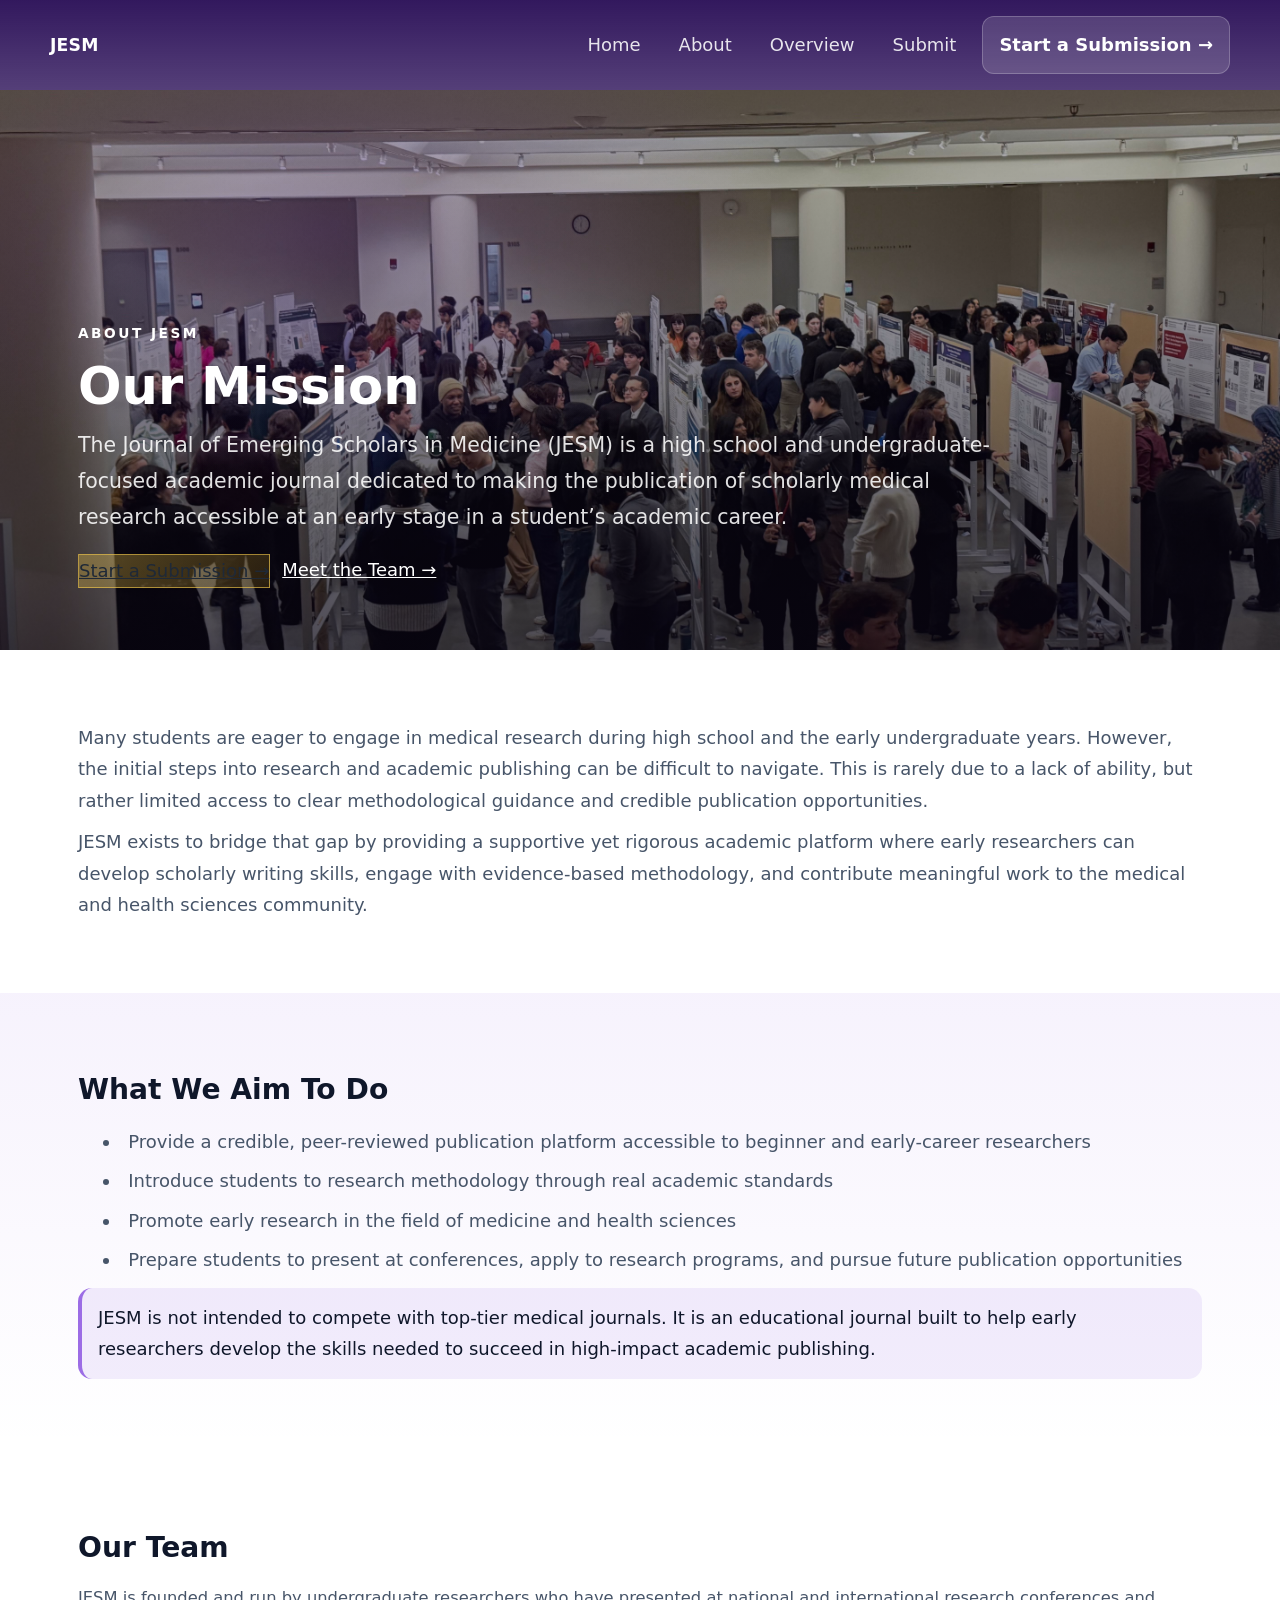
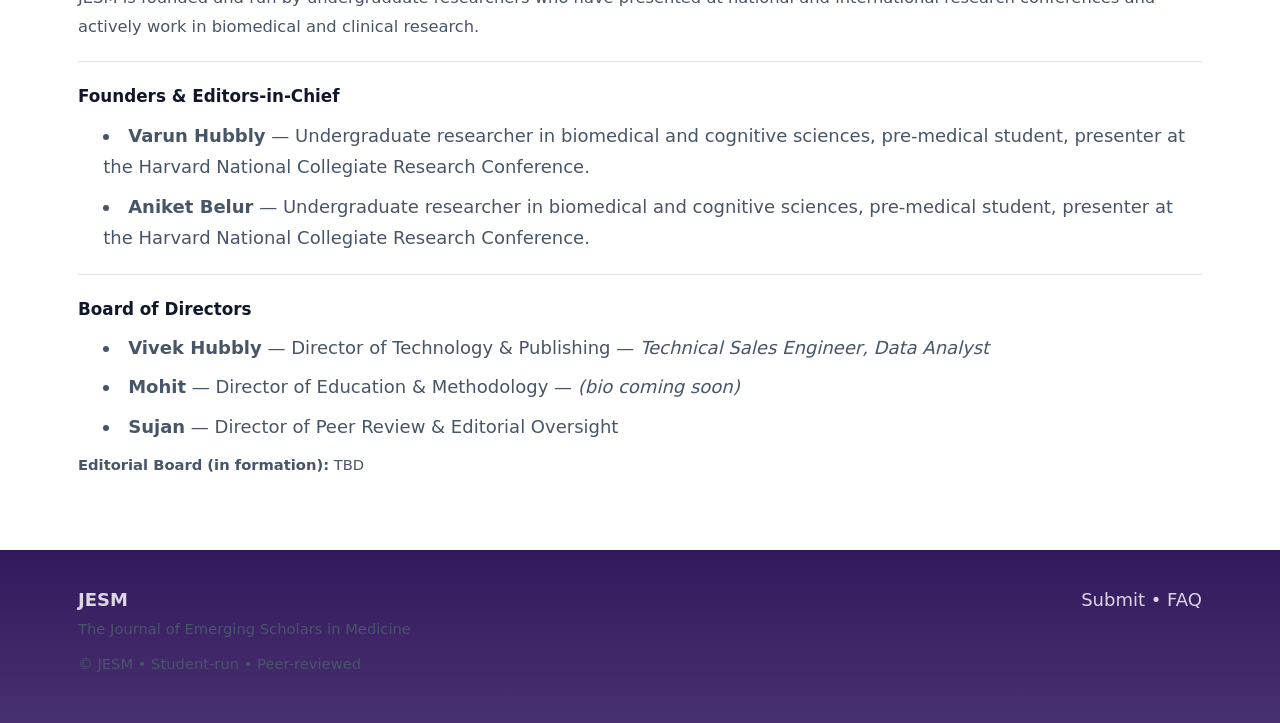
==== commit 4ceaeae8: "1.0.1" ====
--- a/about.html
+++ b/about.html
@@ -12,13 +12,13 @@
   <header>
     <div class="container nav">
       <a class="brand" href="index.html"><span>JESM</span></a>
-      <nav class="navlinks">
-        <a href="index.html">Home</a>
-        <a href="second.html">Overview</a>
-        <a href="submit.html">Submit</a>
-        <a href="about.html">About</a>
-        <a class="btn" href="submit.html">Start a Submission →</a>
-      </nav>
+        <nav class="navlinks">
+            <a href="index.html">Home</a>
+            <a href="about.html">About</a>
+            <a href="second.html">Overview</a>
+            <a href="submit.html">Submit</a>
+            <a class="btn" href="submit.html">Start a Submission →</a>
+        </nav>
     </div>
   </header>
 
